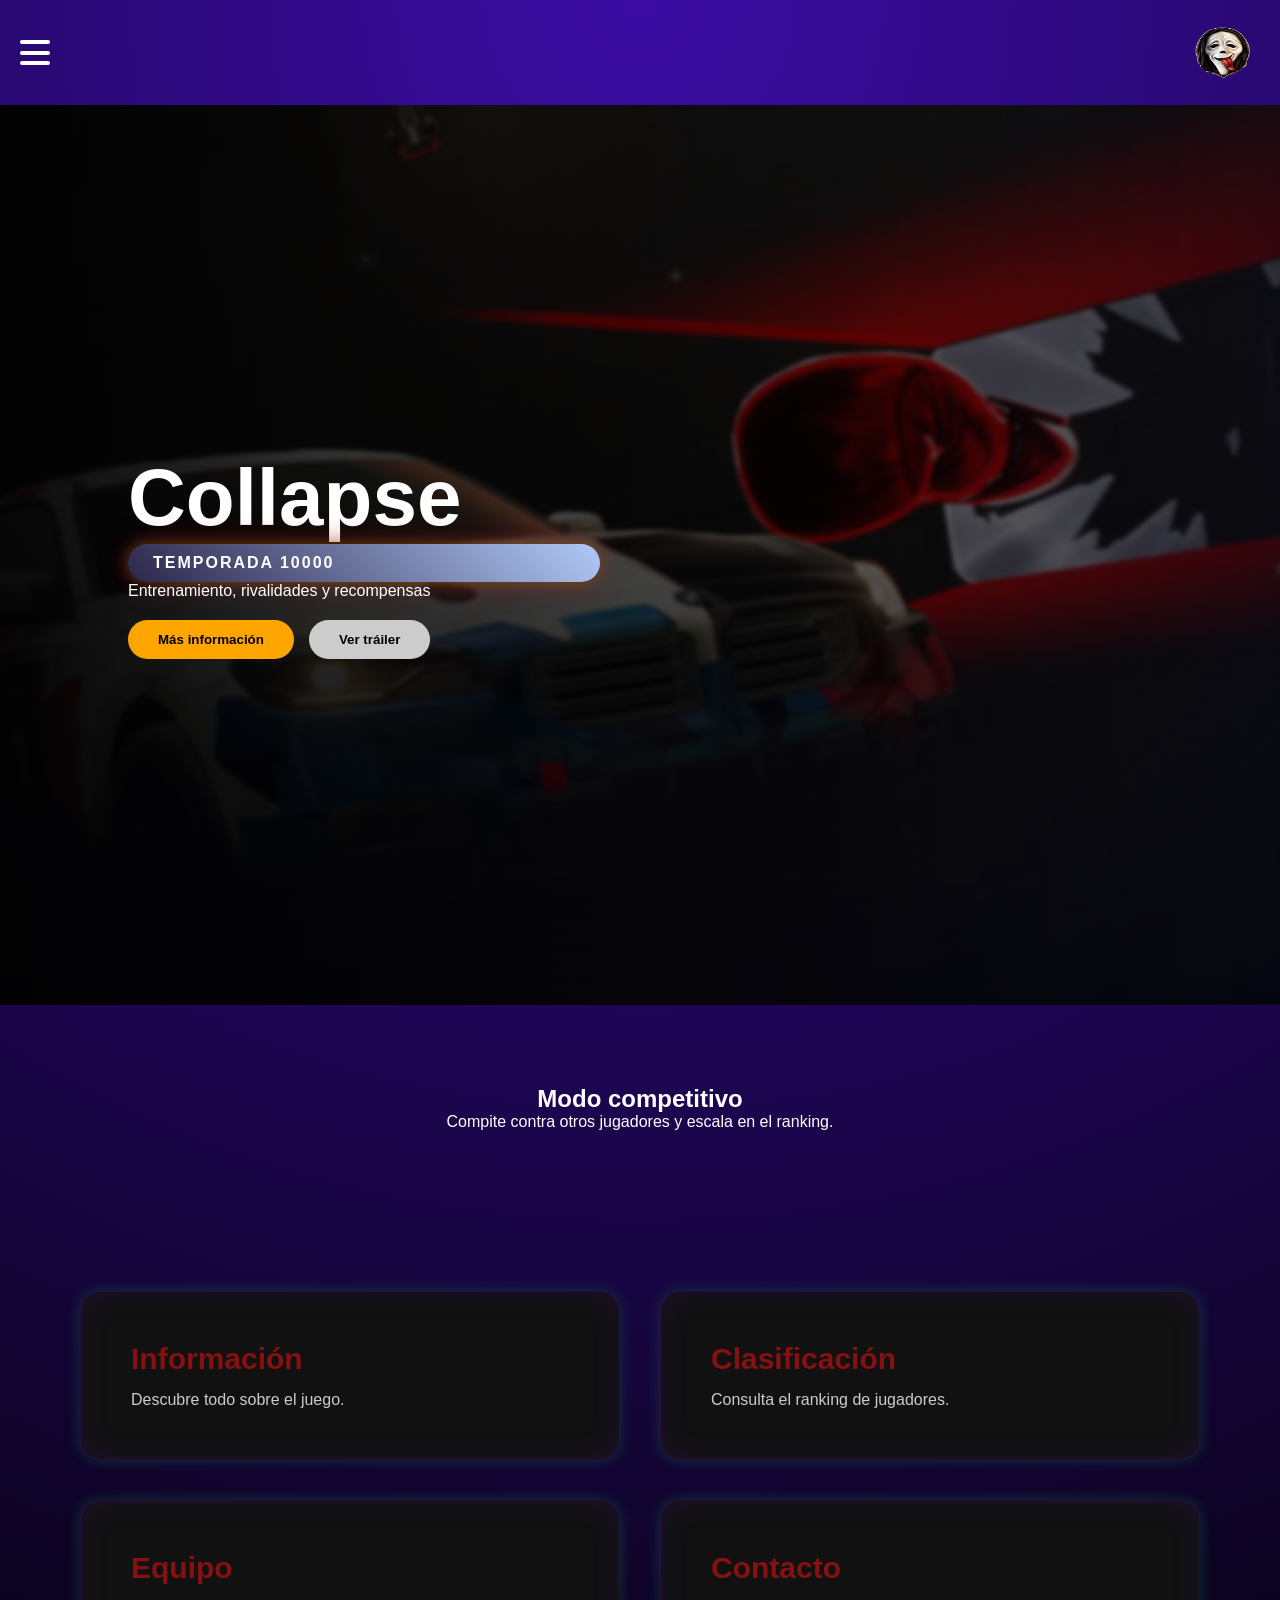
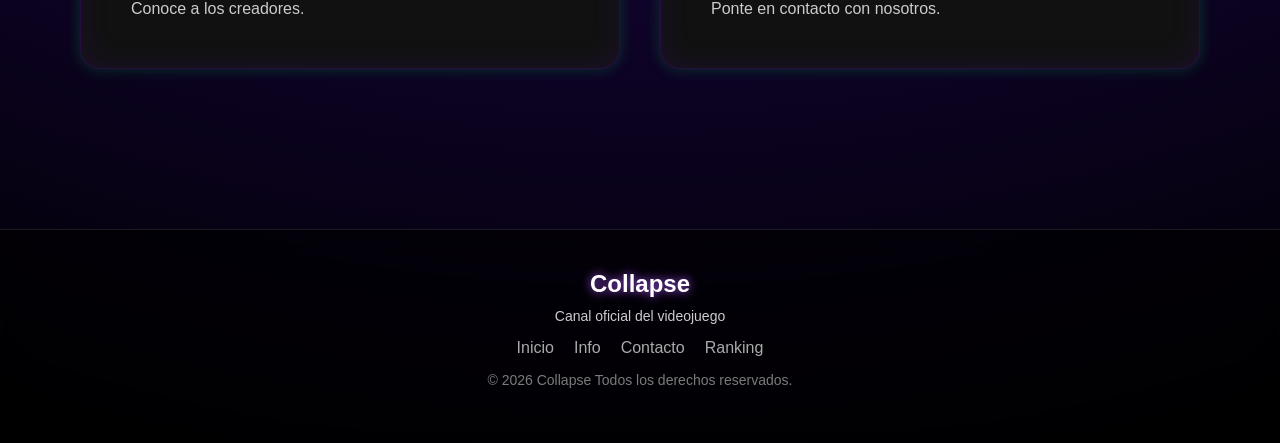
==== index.html @ 5a4e3984 "Update index.html" ====
<!DOCTYPE html>
<html lang="en">

<head>
    <meta charset="UTF-8">
    <meta name="viewport" content="width=device-width, initial-scale=1.0">
    <title>Collapse</title>
    <link rel="stylesheet" href="style.css">

</head>

<body>

    <nav class="main-menu">
        <ul>
            <li>
                <a href="index.html">Página principal</a>
            </li>
            <li>
                <a href="info.html">Información</a>
            </li>
            <li>
                <a href="classificacio.html">Clasificación </a>
            </li>
            <li>
                <a href="equip.html">Equipo</a>
            </li>
             <li>
                <a href="contacte.html">Contacto </a>
            </li>
            
        </ul>
    </nav>

    <div class="overlay"></div>

    <header class="ranking-header">
        <div class="tresBotones">
            <span></span>
            <span></span>
            <span></span>
        </div>

        <div class="parteSuperiorDerecha">
            <img src="imatges/logo.png" alt="Logo del juego">
            
        </div>
    </header>


    <section class="hero">

        <div class="hero-bg"></div>
        <div class="hero-overlay"></div>

        <div class="hero-content">
            <h1>Collapse</h1>

            <div class="temporada">
                TEMPORADA 10000
            </div>

            <p>Entrenamiento, rivalidades y recompensas</p>

            <div class="botones">
                
                <a href="info.html">
                  <button class="btn-primary">Más información</button>
                </a>
                
                <button class="btn-secondary">Ver tráiler</button>
            </div>
        </div>

    </section>



    <section class="info">
        <h2>Modo competitivo</h2>
        <p>Compite contra otros jugadores y escala en el ranking.</p>
    </section>

    <section class="menu-principal">

    <div class="card" onclick="location.href='info.html'">
        <h2>Información</h2>
        <p>Descubre todo sobre el juego.</p>
    </div>

    <div class="card" onclick="location.href='clasificacion.html'">
        <h2>Clasificación</h2>
        <p>Consulta el ranking de jugadores.</p>
    </div>

    <div class="card" onclick="location.href='equipo.html'">
        <h2>Equipo</h2>
        <p>Conoce a los creadores.</p>
    </div>

    <div class="card" onclick="location.href='contacte.html'">
        <h2>Contacto</h2>
        <p>Ponte en contacto con nosotros.</p>
    </div>

</section>




<footer class="footer">
    <div class="footer-contenido">
        <h3>Collapse</h3>
        <p>Canal oficial del videojuego</p>

        <div class="footer-links">
            <a href="index.html">Inicio</a>
            <a href="info.html">Info</a>
            <a href="contacte.html">Contacto</a>
            <a href="classificacio.html">Ranking</a>
        </div>

        <p class="copy">© 2026 Collapse Todos los derechos reservados.</p>
    </div>
</footer>
    


    <script src="script.js"></script>
    <script src="Menu/script.js"></script>
</body>

</html>
---- style.css ----
* {
    margin: 0;
    padding: 0;
    box-sizing: border-box;
}


body {
    margin: 0;
    font-family: Arial, sans-serif;
    background: radial-gradient(circle at top, #3a0ca3, #000);
    color: white;
}

.main-menu {
    background: #212121;
    position: fixed;
    top: 0;
    left: -250px;
    width: 250px;
    height: 100%;
    transition: 0.3s;
    z-index: 999;
}

.main-menu.activo {
    left: 0;
}

.tresBotones {
    width: 30px;
    height: 25px;
    display: flex;
    flex-direction: column;
    justify-content: space-between;
    cursor: pointer;
    transition: transform 0.3s ease;
}

.tresBotones:hover {
    transform: scale(1.15) rotate(5deg);
}

.tresBotones:hover span {
    background: #d60000;
}

.tresBotones span {
    display: block;
    height: 4px;
    background: white;
    border-radius: 2px;
    transition: 0.3s ease;
}

ul {
    list-style: none;
    padding: 0;
    margin: 0;
}



.overlay {
    position: fixed;
    top: 0;
    left: 0;
    width: 100%;
    height: 100%;
    background-color: rgba(0, 0, 0, 0.5);
    display: none;
    z-index: 998;
    pointer-events: auto;
}

.overlay.activo {
    display: block !important;
}

.main-menu li a {
    padding: 15px;
    display: block;
    color: #999;
    text-decoration: none;
    transition: 0.3s;
}

.main-menu li a:hover {
    background-color: #d60000;
    color: white;
}

.parteSuperiorDerecha {
    display: flex;
    flex-direction: row;
    align-items: center;
}

.parteSuperiorDerecha img {
    width: 75px;
    height: 75px;
}


header {
    display: flex;
    justify-content: space-between;
    align-items: center;
    padding: 15px 20px;
}






button:hover {
    transform: scale(1.05);
}


.hero {
    position: relative;
    height: 100vh;
    overflow: hidden;
}


img {
    max-width: 100%;
    height: auto;
}


@keyframes zoomHero {
    from { transform: scale(1.1); }
    to { transform: scale(1.2); }
}


.hero-bg {
    position: absolute;
    
    width: 100%;
    height: 100%;
    background: url("imatges/foto.png") center/cover no-repeat;

    transform: scale(1.1);
    filter: blur(2px) brightness(0.6);

    animation: zoomHero 10s ease-in-out infinite alternate;
}



.hero-overlay {
    position: absolute;
    width: 100%;
    height: 100%;
    background: linear-gradient(to right, rgba(0,0,0,0.85), rgba(0,0,0,0.2));
}

.hero-content {
    position: relative;
    z-index: 2;
    height: 100%;
    display: flex;
    flex-direction: column;
    justify-content: center;
    padding-left: 10%;
    max-width: 600px;
}

.hero-content h1 {
    font-size: 80px;
    font-weight: 900;
}

.temporada {
    display: inline-block;
    padding: 10px 25px;

    background: linear-gradient(45deg, #2C264A, #B0C9F7);
    color: white;

    font-weight: bold;
    letter-spacing: 2px;

    border-radius: 30px;

    box-shadow:
    0 0 15px rgba(145, 99, 4, 0.6),
    0 0 30px rgba(161, 1, 42, 0.4);

}



.hero-content p {
    margin-bottom: 20px;
}

.botones {
    display: flex;
    gap: 15px;
}

.btn-primary {
    background: orange;
    color: black;
}

.btn-secondary {
    background: #ccc;
    color: black;
}




.menu-principal {
    display: grid;
    grid-template-columns: repeat(2, 1fr);
    gap: 40px;
    padding: 80px;
}

.card {
    background: #111;
    padding: 50px;
    border-radius: 20px;
    cursor: pointer;
    transition: 0.3s;

    border: 1px solid rgba(120, 0, 255, 0.2);

    box-shadow:
        0 0 15px rgba(0,255,100,0.2),
        inset 0 0 30px rgba(120, 0, 255, 0.1);
}

.card:hover {
    transform: translateY(-12px) scale(1.03);

    box-shadow:
        0 0 25px rgba(120, 0, 255, 0.6),
        0 0 60px rgba(120, 0, 255, 0.3);
}

.card h2 {
    font-size: 30px;
    color: #851111;
    margin-bottom: 15px;
}

.card p {
    color: #ccc;
    font-size: 16px;
}


.info {
    padding: 80px;
    text-align: center;
}



.informacion h1 {
    font-size: 40px;
    letter-spacing: 2px;
    margin-bottom: 10px;
}

.informacion p {
    font-size: 14px;
    color: #dcdcdc;
    margin-bottom: 30px;
}

.contenido {
    text-align: center;
}

button {
    background-color: #d60000;
    border: none;
    padding: 12px 30px;
    border-radius: 25px;
    color: white;
    font-weight: bold;
    cursor: pointer;
    transition: 0.3s;
}

button:hover {
    background-color: #ff1a1a;
    transform: scale(1.05);
}



.leaderboard {
    width: 90%;
    max-width: 800px;
    margin: 50px auto;
    color: white;
    font-family: Arial;
}

.leaderboard h1 {
    text-align: center;
    margin-bottom: 20px;
    font-size: 40px;
    letter-spacing: 2px;
}

#fila {
    width: 100%;
    max-width: 800px;
    margin: 0 auto;
    font-family: sans-serif;
    color: white;
}

.podio-container {
    display: flex;
    justify-content: center;
    align-items: flex-end;
    gap: 15px;
    margin: 40px 0;
    padding: 20px;
}

.podio-item {
    display: flex;
    flex-direction: column;
    align-items: center;
    padding: 15px;
    border-radius: 12px;
    width: 140px;
    text-align: center;
    color: black;
    transition: 0.3s;
}

.podio-item:hover {
    transform: translateY(-5px);
}

.oro {
    background: linear-gradient(180deg, #ffd700, #ff8c00);
    height: 180px;
    order: 2;
    box-shadow: 0 0 25px rgba(255, 215, 0, 0.4);
}

.plata {
    background: linear-gradient(180deg, #e0e0e0, #9e9e9e);
    height: 140px;
    order: 1;
}

.bronce {
    background: linear-gradient(180deg, #cd7f32, #8b4513);
    height: 120px;
    order: 3;
}

.avatar {
    font-size: 22px;
    font-weight: bold;
    background: rgba(255, 255, 255, 0.3);
    border-radius: 50%;
    width: 45px;
    height: 45px;
    display: flex;
    align-items: center;
    justify-content: center;
    margin-bottom: 10px;
    border: 2px solid rgba(255, 255, 255, 0.5);
}

.podio-item .nombre {
    font-weight: bold;
    font-size: 1.1em;
    margin-bottom: 5px;
}

.podio-item .puntos {
    font-size: 0.9em;
    opacity: 0.9;
}

.fila {
    display: grid;
    grid-template-columns: 50px 1fr repeat(4, 60px);
    align-items: center;
    background: linear-gradient(90deg, #1a1a1a, #2a2a2a);
    margin: 10px 0;
    padding: 12px 20px;
    border-left: 5px solid #00ffcc;
    border-radius: 0 8px 8px 0;
    transition: 0.3s;
}

.fila:hover {
    transform: scale(1.02);
    background: linear-gradient(90deg, #ff1a1a, #d60000);
    border-left: 5px solid #ffffff;
    cursor: pointer;
}

.fila span {
    font-size: 0.95em;
}

.fila span:last-child {
    font-weight: bold;
    color: #00ffcc;
}

.fila:hover span:last-child {
    color: white;
}

.pos {
    font-weight: bold;
}

.team {
    text-align: left;
    padding-left: 10px;
}




.podio {
    display: flex;
    justify-content: center;
    align-items: flex-end;
    gap: 20px;
    margin: 60px 0;
}



.jugador {
    display: flex;
    flex-direction: column;
    align-items: center;
    font-weight: bold;
    color: white;
}



.caja {
    width: 100px;
    display: flex;
    justify-content: center;
    align-items: center;
    font-size: 40px;
    border-radius: 10px 10px 0 0;
    box-shadow: 0 10px 20px rgba(0, 0, 0, 0.4);
}



.primero .caja {
    height: 160px;
    background: linear-gradient(45deg, gold, orange);
    color: black;
}

.segundo .caja {
    height: 120px;
    background: linear-gradient(45deg, #3a86ff, #4361ee);
}

.tercero .caja {
    height: 100px;
    background: linear-gradient(45deg, #4895ef, #4cc9f0);
}



.jugador p {
    margin-top: 10px;
}

.caja {
    animation: subir 0.8s ease;
}


@keyframes subir {
    from {
        transform: translateY(50px);
        opacity: 0;
    }
    to {
        transform: translateY(0);
        opacity: 1;
    }
}



.zona-comentarios {
    padding: 80px 20px;
    text-align: center;
}

.zona-comentarios h1 {
    font-size: 40px;
    margin-bottom: 40px;
    text-shadow: 0 0 20px red;
}



.form-comentario {
    display: flex;
    flex-direction: column;
    gap: 10px;
    text-align: left;
}

.form-comentario label {
    font-weight: bold;
    color: #d60000;
}

.form-comentario input,
.form-comentario textarea {
    padding: 10px;
    border-radius: 10px;
    border: none;
    background: #1a1a1a;
    color: white;
}

.form-comentario textarea {
    height: 100px;
}

.btn-comentar {
    margin-top: 10px;
    background: linear-gradient(45deg, #ff0500, #b15405);
    border: none;
    padding: 12px;
    border-radius: 20px;
    color: white;
    cursor: pointer;
    transition: 0.3s;
}

.btn-comentar:hover {
    transform: scale(1.1);
    box-shadow: 0 0 20px #ff0055;
}

.lista-comentarios {
    margin-top: 40px;
    display: flex;
    flex-direction: column;
    gap: 15px;
    align-items: center;
}

.comentario-item {
    background: #1a1a1a;
    padding: 15px 20px;
    border-radius: 15px;
    width: 80%;
    max-width: 600px;

    border-left: 5px solid #D60000;

    transition: 0.3s;
}

.comentario-item:hover {
    transform: scale(1.03);
    background: linear-gradient(90deg, #D60000, #4d0414fa );
}

.comentario-item h3 {
    margin-bottom: 5px;
}

.comentario-item p {
    font-size: 14px;
}

.footer {
    margin-top: 80px;
    padding: 40px 20px;
    background: rgba(0, 0, 0, 0.6);
    backdrop-filter: blur(10px);
    border-top: 1px solid rgba(255,255,255,0.1);
    text-align: center;
    color: #ccc;
}

.footer-contenido h3 {
    font-size: 24px;
    color: white;
    margin-bottom: 10px;
    text-shadow: 0 0 10px #a855f7;
}

.footer-contenido p {
    font-size: 14px;
    margin-bottom: 15px;
}

.footer-links {
    display: flex;
    justify-content: center;
    gap: 20px;
    flex-wrap: wrap;
    margin-bottom: 15px;
}

.footer-links a {
    color: #aaa;
    text-decoration: none;
    transition: 0.3s;
}

.footer-links a:hover {
    color: #d60000;
    text-shadow: 0 0 10px #d60000;
}

.copy {
    font-size: 12px;
    opacity: 0.6;
}



@media (max-width: 900px) {
    .menu-principal {
        grid-template-columns: 1fr;
        padding: 40px;
    }

    .card {
        padding: 30px;
        text-align: center;
    }
}



@media (max-width: 768px) {
    header {
        flex-direction: column;
        align-items: center;
    }
    .parteCentral {
        height: auto;
        padding: 40px 20px;
    }
    .informacion h1 {
        font-size: 35px;
    }
    button {
        width: 100%;
    }

     .hero-content {
        padding: 20px;
        max-width: 100%;
        text-align: center;
        align-items: center;
    }

    .hero-content h1 {
        font-size: 40px;
    }

    .botones {
        flex-direction: column;
        width: 100%;
    }

    .leaderboard {
        width: 100%;
        padding: 10px;
    }

    .podio-container {
        flex-direction: column;
        align-items: center;
    }

    .podio-item {
        width: 80%;
    }

    .fila {
        grid-template-columns: 40px 1fr 80px;
        padding: 10px;
    }

    .fila span:nth-child(n+3):not(:last-child) {
        display: none;
    }

    .comentario-item {
        width: 95%;
    }

    .panel-comentario {
        width: 90%;
        padding: 20px;
    }
    .footer-links {
        flex-direction: column;
        gap: 10px;
    }
}
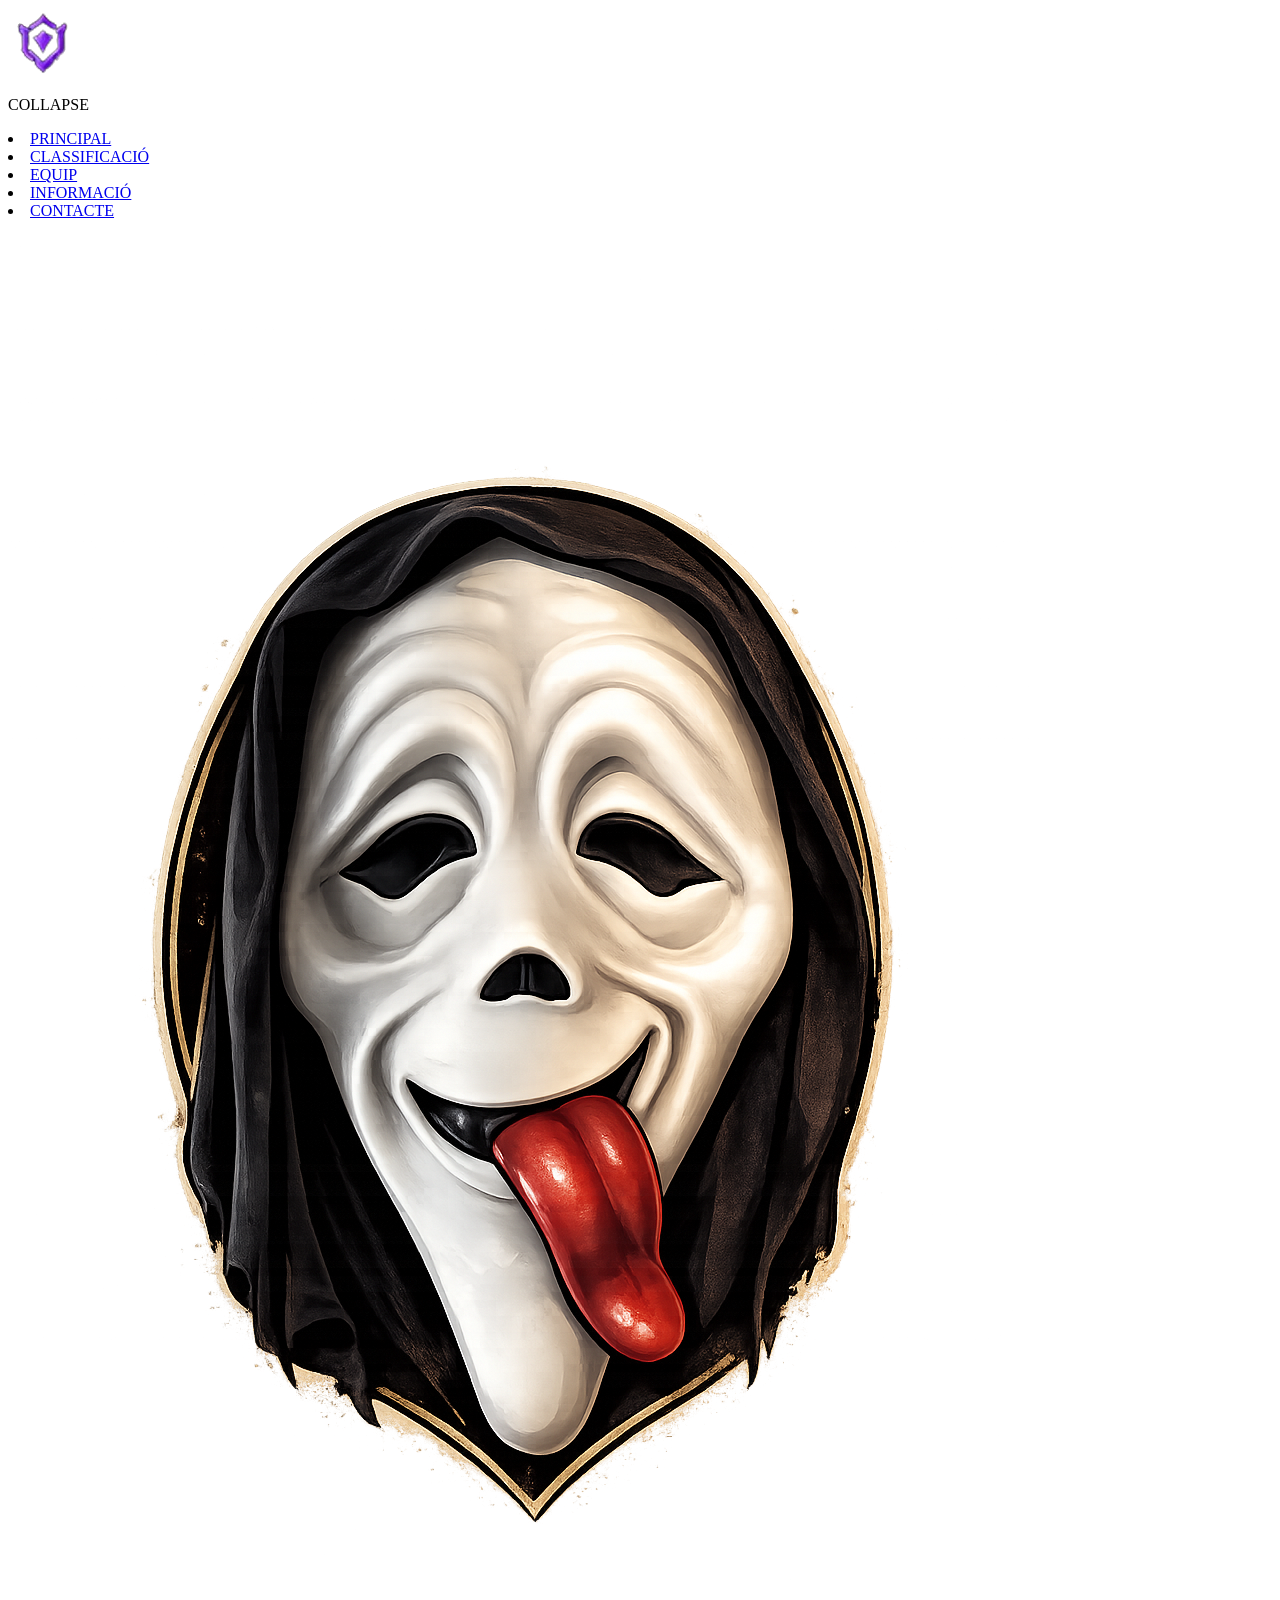
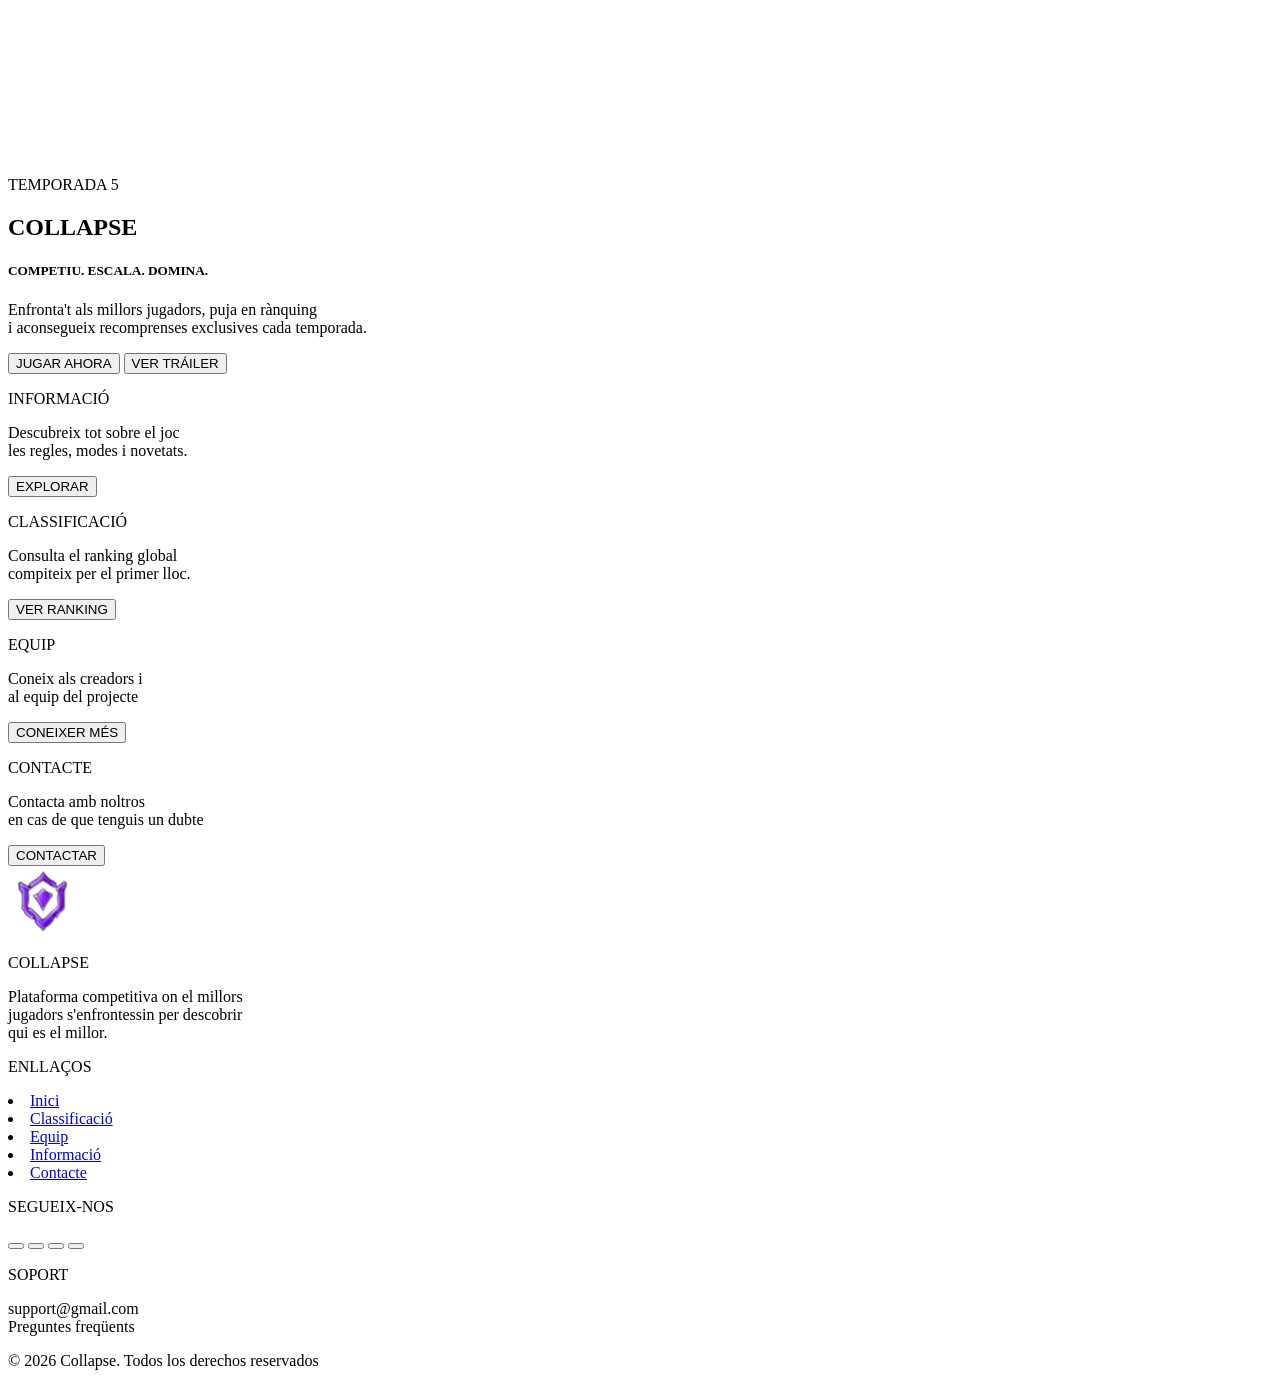
==== commit f33719ee: "feat(index)!: reconstrucción total de la estructura" ====
--- a/index.html
+++ b/index.html
@@ -5,129 +5,133 @@
     <meta charset="UTF-8">
     <meta name="viewport" content="width=device-width, initial-scale=1.0">
     <title>Collapse</title>
-    <link rel="stylesheet" href="style.css">
+    <link rel="stylesheet" href="CS/style.css">
+    <link rel="stylesheet" href="CS/footer.css">
 
 </head>
 
 <body>
+    <header>
 
-    <nav class="main-menu">
-        <ul>
+        <div class="nombreJuego">
+            <img src="imatges/Collapse.png" alt="Collapse" class="marca">
+            <p>COLLAPSE</p>
+        </div>
+
+        <section class="menuBarra">
             <li>
-                <a href="index.html">Página principal</a>
+                <a href="Pprincipal.html">PRINCIPAL</a>
             </li>
             <li>
-                <a href="info.html">Información</a>
+                <a href="Pclasificacion.html">CLASSIFICACIÓ</a>
             </li>
             <li>
-                <a href="classificacio.html">Clasificación </a>
+                <a href="Pequipo.html">EQUIP</a>
             </li>
             <li>
-                <a href="equip.html">Equipo</a>
+                <a href="Pinformacio.html">INFORMACIÓ</a>
             </li>
-             <li>
-                <a href="contacte.html">Contacto </a>
+            <li>
+                <a href="Pcontacto.html">CONTACTE</a>
             </li>
-            
-        </ul>
-    </nav>
-
-    <div class="overlay"></div>
-
-    <header class="ranking-header">
-        <div class="tresBotones">
-            <span></span>
-            <span></span>
-            <span></span>
-        </div>
+        </section>
 
         <div class="parteSuperiorDerecha">
-            <img src="imatges/logo.png" alt="Logo del juego">
-            
+            <img class="logo" src="imatges/logo.png" alt="Logo del juego">
+
         </div>
     </header>
 
-
-    <section class="hero">
-
-        <div class="hero-bg"></div>
-        <div class="hero-overlay"></div>
-
-        <div class="hero-content">
-            <h1>Collapse</h1>
-
-            <div class="temporada">
-                TEMPORADA 10000
-            </div>
-
-            <p>Entrenamiento, rivalidades y recompensas</p>
-
-            <div class="botones">
-                
-                <a href="info.html">
-                  <button class="btn-primary">Más información</button>
-                </a>
-                
-                <button class="btn-secondary">Ver tráiler</button>
+    <section class="cuerpo">
+        <div class="calibrarImagen">
+            <div class="pInicio">
+                <p>TEMPORADA 5</p>
+                <h2>COLLAPSE</h2>
+                <h5>COMPETIU. ESCALA. DOMINA.</h5>
+                <p>Enfronta't als millors jugadors, puja en rànquing <br> i aconsegueix recomprenses exclusives cada temporada.</p>
+                <div class="piBotones">
+                    <button class="btJugar">JUGAR AHORA  </button>
+                    <button class="btTrailer">VER TRÁILER </button>
+                </div>
             </div>
         </div>
 
+        <div class="pExplorador">
+            <section class="peInfo">
+                <p>INFORMACIÓ</p>
+                <p>Descubreix tot sobre el joc <br> les regles, modes i novetats.</p>
+                <button class="btExplorador">EXPLORAR</button>
+            </section>
+
+            <section class="peClas">
+                <p>CLASSIFICACIÓ</p>
+                <p>Consulta el ranking global <br> compiteix per el primer lloc.</p>
+                <button class="btExplorador">VER RANKING</button>
+            </section>
+
+            <section class="peEquipo">
+                <p>EQUIP</p>
+                <p>Coneix als creadors i <br> al equip del projecte</p>
+                <button class="btExplorador">CONEIXER MÉS</button>
+            </section>
+
+            <section class="peContacto">
+                <p>CONTACTE</p>
+                <p>Contacta amb noltros<br> en cas de que tenguis un dubte</p>
+                <button class="btExplorador">CONTACTAR</button>
+            </section>
+        </div>
     </section>
 
+    <footer>
+        <section class="final">
+            <div class="fparte1">
+                <div class="problema">
+                    <img src="imatges/Collapse.png" alt="Collapse" class="marca">
+                    <p>COLLAPSE</p>
+                </div>
+                <p>Plataforma competitiva on el millors <br> jugadors s'enfrontessin per descobrir <br> qui es el millor.</p>
+            </div>
 
+            <div class="fparte2">
+                <p class="titFoot">ENLLAÇOS</p>
+                <li>
+                    <a href="Pprincipal.html">Inici</a>
+                </li>
+                <li>
+                    <a href="Pclasificacion.html">Classificació</a>
+                </li>
+                <li>
+                    <a href="Pequipo.html">Equip</a>
+                </li>
+                <li>
+                    <a href="Pinformacio.html">Informació</a>
+                </li>
+                <li>
+                    <a href="Pcontacto.html">Contacte</a>
+                </li>
+            </div>
 
-    <section class="info">
-        <h2>Modo competitivo</h2>
-        <p>Compite contra otros jugadores y escala en el ranking.</p>
-    </section>
+            <div class="fparte3">
+                <p class="titFoot">SEGUEIX-NOS</p>
+                <div class="logos">
+                    <button class="logInstagram" id="btnInsta"></button>
+                    <button class="logDiscord" id="btnDiscord"></button>
+                    <button class="logX" id="btnX"></button>
+                    <button class="logLinkedin" id="btnLinkedin"></button>
+                </div>
 
-    <section class="menu-principal">
+            </div>
 
-    <div class="card" onclick="location.href='info.html'">
-        <h2>Información</h2>
-        <p>Descubre todo sobre el juego.</p>
-    </div>
+            <div class="fparte4 ">
+                <p class="titFoot ">SOPORT</p>
+                <p>support@gmail.com <br> Preguntes freqüents</p>
+            </div>
+        </section>
+        <p class="CopyRight ">© 2026 Collapse. Todos los derechos reservados</p>
 
-    <div class="card" onclick="location.href='clasificacion.html'">
-        <h2>Clasificación</h2>
-        <p>Consulta el ranking de jugadores.</p>
-    </div>
-
-    <div class="card" onclick="location.href='equipo.html'">
-        <h2>Equipo</h2>
-        <p>Conoce a los creadores.</p>
-    </div>
-
-    <div class="card" onclick="location.href='contacte.html'">
-        <h2>Contacto</h2>
-        <p>Ponte en contacto con nosotros.</p>
-    </div>
-
-</section>
-
-
-
-
-<footer class="footer">
-    <div class="footer-contenido">
-        <h3>Collapse</h3>
-        <p>Canal oficial del videojuego</p>
-
-        <div class="footer-links">
-            <a href="index.html">Inicio</a>
-            <a href="info.html">Info</a>
-            <a href="contacte.html">Contacto</a>
-            <a href="classificacio.html">Ranking</a>
-        </div>
-
-        <p class="copy">© 2026 Collapse Todos los derechos reservados.</p>
-    </div>
-</footer>
-    
-
-
-    <script src="script.js"></script>
-    <script src="Menu/script.js"></script>
+    </footer>
+    <src src="CS/script.js "></src>
 </body>
 
-</html>
+</html>
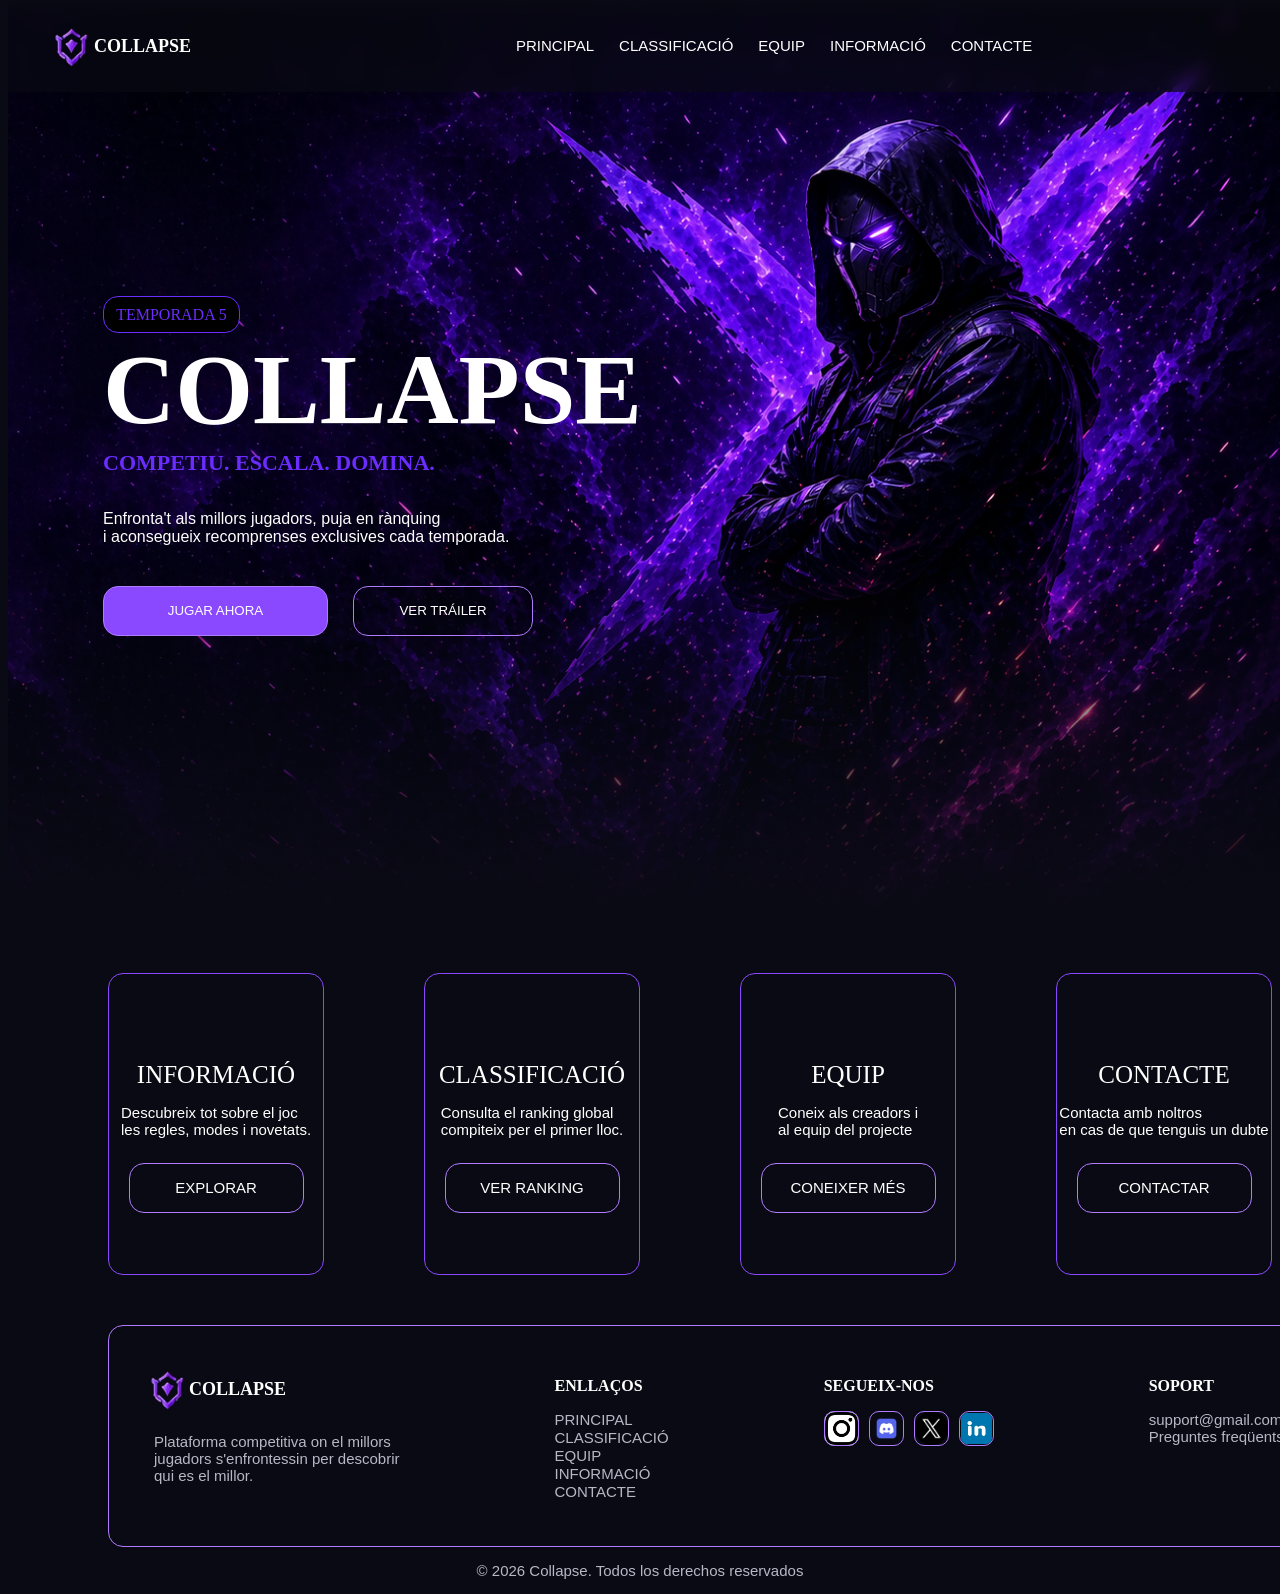
==== commit 047eb358: "fix(ui): Problema con los enlaces" ====
--- a/index.html
+++ b/index.html
@@ -20,19 +20,19 @@
 
         <section class="menuBarra">
             <li>
-                <a href="Pprincipal.html">PRINCIPAL</a>
+                <a href="index.html">PRINCIPAL</a>
             </li>
             <li>
-                <a href="Pclasificacion.html">CLASSIFICACIÓ</a>
+                <a href="classificacio.html">CLASSIFICACIÓ</a>
             </li>
             <li>
-                <a href="Pequipo.html">EQUIP</a>
+                <a href="equip.html">EQUIP</a>
             </li>
             <li>
-                <a href="Pinformacio.html">INFORMACIÓ</a>
+                <a href="info.html">INFORMACIÓ</a>
             </li>
             <li>
-                <a href="Pcontacto.html">CONTACTE</a>
+                <a href="contacte.html">CONTACTE</a>
             </li>
         </section>
 
@@ -96,19 +96,19 @@
             <div class="fparte2">
                 <p class="titFoot">ENLLAÇOS</p>
                 <li>
-                    <a href="Pprincipal.html">Inici</a>
+                    <a href="index.html">PRINCIPAL</a>
                 </li>
                 <li>
-                    <a href="Pclasificacion.html">Classificació</a>
+                    <a href="classificacio.html">CLASSIFICACIÓ</a>
                 </li>
                 <li>
-                    <a href="Pequipo.html">Equip</a>
+                    <a href="equip.html">EQUIP</a>
                 </li>
                 <li>
-                    <a href="Pinformacio.html">Informació</a>
+                    <a href="info.html">INFORMACIÓ</a>
                 </li>
                 <li>
-                    <a href="Pcontacto.html">Contacte</a>
+                    <a href="contacte.html">CONTACTE</a>
                 </li>
             </div>
 
--- a/CS/style.css
+++ b/CS/style.css
@@ -0,0 +1,348 @@
+body {
+    background-color: #0a0a14;
+    overflow-x: hidden;
+}
+
+header {
+    display: flex;
+    align-items: center;
+    padding: 16px 40px;
+    background: rgba(10, 10, 20, 0.6);
+    backdrop-filter: blur(8px);
+    position: fixed;
+    top: 0;
+    width: 100%;
+    z-index: 100;
+    box-sizing: border-box;
+}
+
+header div:nth-of-type(2) {
+    display: flex;
+    flex-direction: row-reverse;
+    width: 100%;
+}
+
+header:nth-of-type(1) {
+    gap: 325px;
+}
+
+.marca {
+    height: 45px;
+    width: 45px;
+}
+
+.nombreJuego {
+    display: flex;
+    flex-direction: row;
+    gap: 1px;
+    align-items: center;
+}
+
+.nombreJuego>p {
+    font-family: 'VERDANA';
+    color: white;
+    font-weight: bold;
+    font-size: 18px;
+}
+
+li {
+    list-style: none;
+}
+
+.menuBarra {
+    display: flex;
+    flex-direction: row;
+    gap: 25px;
+    justify-content: center;
+}
+
+.menuBarra li a {
+    position: relative;
+}
+
+.menuBarra li a:hover {
+    color: #c4b5fd;
+    text-shadow: 0 0 2px rgba(168, 85, 247, 0.2);
+}
+
+.menuBarra li a:hover::after {
+    content: "";
+    position: absolute;
+    left: 0;
+    bottom: -14px;
+    width: 100%;
+    height: 3px;
+    background: linear-gradient( to bottom, rgba(168, 85, 247, 0.9), /* arriba más intenso */
+    rgba(168, 85, 247, 0.1)/* abajo más suave */
+    );
+    border-radius: 2px;
+    box-shadow: 0 0 6px rgba(168, 85, 247, 0.25);
+}
+
+.menuBarra li a.active {
+    color: #c4b5fd;
+    text-shadow: 0 0 2px rgba(168, 85, 247, 0.2);
+}
+
+.menuBarra li a.active::after {
+    content: "";
+    position: absolute;
+    left: 0;
+    bottom: -14px;
+    width: 100%;
+    height: 3px;
+    background: linear-gradient( to bottom, rgba(168, 85, 247, 0.9), rgba(168, 85, 247, 0.1));
+    border-radius: 2px;
+    box-shadow: 0 0 6px rgba(168, 85, 247, 0.25);
+}
+
+.menuBarra a {
+    text-decoration: none;
+    color: white;
+    font-family: sans-serif;
+    font-size: 15px;
+    position: relative;
+    transition: all 0.3s ease;
+}
+
+.logo {
+    width: 60px;
+    height: 60px;
+}
+
+.fparte1 {
+    display: flex;
+    flex-direction: column;
+}
+
+.fparte1>p {
+    color: #b8b8c5;
+    font-size: 15px;
+    font-family: sans-serif;
+    font-weight: 0;
+    margin-left: 10px;
+}
+
+.calibrarImagen {
+    background-image: linear-gradient(to bottom, rgba(10, 10, 20, 0) 60%, rgba(10, 10, 20, 1) 100%), url("../imatges/fondo.png");
+    background-size: cover;
+    background-position: right top;
+    background-repeat: no-repeat;
+    width: 100vw;
+    height: 100vh;
+    display: flex;
+    align-items: center;
+    background-color: #0a0a14;
+}
+
+.pInicio {
+    display: flex;
+    flex-direction: column;
+    margin-left: 95px;
+    max-width: 500px;
+}
+
+.fparte2 li a {
+    text-decoration: none;
+    color: #b8b8c5;
+    font-family: sans-serif;
+    font-size: 15px;
+    position: relative;
+    transition: all 0.3s ease;
+}
+
+.pInicio>p:first-of-type {
+    font-family: Georgia;
+    color: #6A2CFF;
+    height: 35px;
+    width: 135px;
+    background-color: black;
+    border: 1px solid #6A2CFF;
+    border-radius: 15px;
+    display: flex;
+    align-items: center;
+    justify-content: center;
+}
+
+.pInicio>h2:first-of-type {
+    font-family: Verdana;
+    font-size: 100px;
+    color: white;
+    margin-top: -17px;
+}
+
+.pInicio>h5:first-of-type {
+    font-family: Georgia;
+    font-size: 22px;
+    color: #6A2CFF;
+    margin-top: -80px;
+}
+
+.pInicio p:nth-of-type(2) {
+    color: white;
+    font-family: sans-serif;
+    margin-top: -3px;
+    margin-bottom: 40px;
+}
+
+.piBotones {
+    font-family: sans-serif;
+    display: flex;
+    gap: 25px;
+}
+
+.btJugar {
+    height: 50px;
+    width: 225px;
+    background-color: #8B49FF;
+    border: 1px solid #b07cff;
+    border-radius: 15px;
+    color: white;
+}
+
+.btTrailer {
+    height: 50px;
+    width: 180px;
+    background-color: transparent;
+    border: 1px solid #b07cff;
+    border-radius: 15px;
+    color: white;
+}
+
+.pExplorador {
+    display: flex;
+    flex-direction: row;
+    align-items: center;
+    gap: 100px;
+    margin-left: 100px;
+    margin-top: 65px;
+}
+
+.peInfo,
+.peContacto,
+.peClas,
+.peEquipo {
+    height: 300px;
+    width: 250px;
+    background-color: transparent;
+    border: 1px solid #8B49FF;
+    border-radius: 15px;
+    display: flex;
+    flex-direction: column;
+    justify-content: center;
+    align-items: center;
+}
+
+.peInfo>p:first-of-type {
+    color: white;
+    font-family: georgia;
+    font-size: 25px;
+}
+
+.peInfo p:nth-child(2) {
+    color: white;
+    font-family: sans-serif;
+    font-size: 15px;
+    margin-top: -10px;
+}
+
+.btExplorador {
+    color: white;
+    font-family: sans-serif;
+    font-size: 15px;
+    height: 50px;
+    width: 175px;
+    border: 1px solid #b07cff;
+    border-radius: 15px;
+    background-color: transparent;
+    margin-top: 10px;
+}
+
+.peClas>p:first-of-type {
+    color: white;
+    font-family: georgia;
+    font-size: 25px;
+}
+
+.peClas p:nth-child(2) {
+    color: white;
+    font-family: sans-serif;
+    font-size: 15px;
+    margin-top: -10px;
+}
+
+.peEquipo>p:first-of-type {
+    color: white;
+    font-family: georgia;
+    font-size: 25px;
+}
+
+.peEquipo p:nth-child(2) {
+    color: white;
+    font-family: sans-serif;
+    font-size: 15px;
+    margin-top: -10px;
+}
+
+.peContacto>p:first-of-type {
+    color: white;
+    font-family: georgia;
+    font-size: 25px;
+}
+
+.peContacto p:nth-child(2) {
+    color: white;
+    font-family: sans-serif;
+    font-size: 15px;
+    margin-top: -10px;
+}
+
+.logos {
+    display: flex;
+    flex-direction: row;
+    gap: 10px;
+}
+
+.logInstagram,
+.logDiscord,
+.logX,
+.logLinkedin {
+    height: 35px;
+    width: 35px;
+    border: 1px solid #b07cff;
+    border-radius: 10px;
+    background-color: transparent;
+    cursor: pointer;
+    background-size: contain;
+    background-repeat: no-repeat;
+    display: inline-block;
+}
+
+.logInstagram {
+    background-image: url(../imatges/instagram.png);
+    background-size: cover;
+    background-position: right top;
+    background-repeat: no-repeat;
+    background-color: white;
+}
+
+.logDiscord {
+    background-image: url(../imatges/discord.webp);
+    background-size: cover;
+    background-position: right top;
+    background-repeat: no-repeat;
+}
+
+.logX {
+    background-image: url(../imatges/x.png);
+    background-size: cover;
+    background-position: right top;
+    background-repeat: no-repeat;
+}
+
+.logLinkedin {
+    background-image: url(../imatges/linkedin.webp);
+    background-size: cover;
+    background-position: right top;
+    background-repeat: no-repeat;
+}
--- a/CS/footer.css
+++ b/CS/footer.css
@@ -0,0 +1,46 @@
+.final {
+    display: flex;
+    flex-direction: row;
+    align-items: flex-start;
+    gap: 155px;
+    padding: 35px;
+    height: 150px;
+    width: 1232px;
+    border: 1px solid #b07cff;
+    border-radius: 15px;
+    margin-top: 50px;
+    margin-left: 100px;
+}
+
+.problema {
+    display: flex;
+    flex-direction: row;
+    align-items: center;
+}
+
+.problema>p {
+    font-family: 'VERDANA';
+    color: white;
+    font-weight: bold;
+    font-size: 18px;
+}
+
+.titFoot {
+    color: white;
+    font-family: Georgia;
+    font-weight: bold;
+}
+
+.fparte4 p:nth-child(2) {
+    color: #b8b8c5;
+    font-family: sans-serif;
+    font-size: 15px;
+}
+
+.CopyRight {
+    color: #b8b8c5;
+    font-family: sans-serif;
+    font-size: 15px;
+    display: flex;
+    justify-content: center;
+}
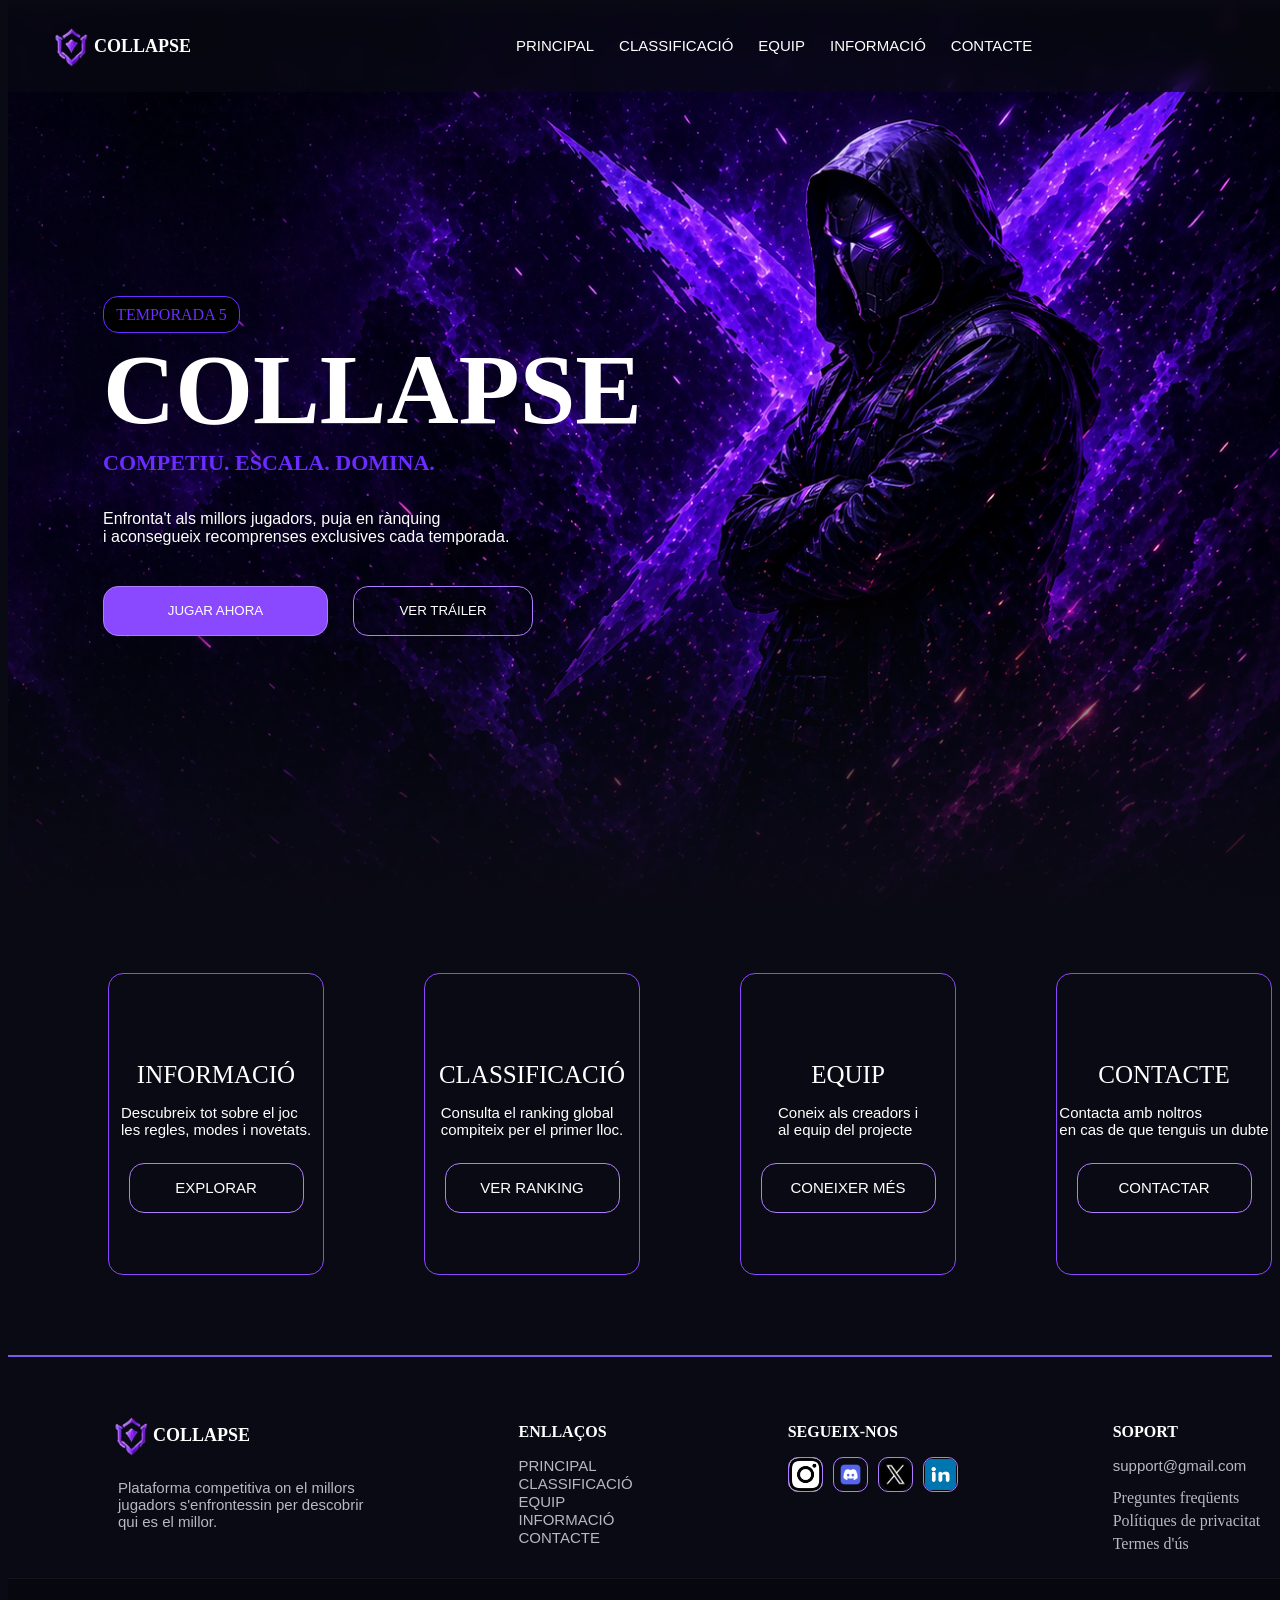
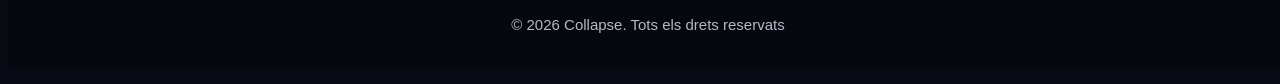
==== commit bd4e9f42: "chore(ui): Actualizado footer" ====
--- a/index.html
+++ b/index.html
@@ -125,10 +125,21 @@
 
             <div class="fparte4 ">
                 <p class="titFoot ">SOPORT</p>
-                <p>support@gmail.com <br> Preguntes freqüents</p>
+                <p>support@gmail.com
+                    <div class="flexFoot">
+                        <li>
+                            <a href="index.html">Preguntes  freqüents</a>
+                        </li>
+                        <li>
+                            <a href="classificacio.html">Polítiques de  privacitat</a>
+                        </li>
+                        <li>
+                            <a href="equip.html">Termes d'ús</a>
+                        </li>
+                    </div>
             </div>
         </section>
-        <p class="CopyRight ">© 2026 Collapse. Todos los derechos reservados</p>
+        <p class="CopyRight ">© 2026 Collapse. Tots els drets reservats</p>
 
     </footer>
     <src src="CS/script.js "></src>
--- a/CS/style.css
+++ b/CS/style.css
@@ -72,9 +72,7 @@
     bottom: -14px;
     width: 100%;
     height: 3px;
-    background: linear-gradient( to bottom, rgba(168, 85, 247, 0.9), /* arriba más intenso */
-    rgba(168, 85, 247, 0.1)/* abajo más suave */
-    );
+    background: linear-gradient( to bottom, rgba(168, 85, 247, 0.9), rgba(168, 85, 247, 0.1));
     border-radius: 2px;
     box-shadow: 0 0 6px rgba(168, 85, 247, 0.25);
 }
--- a/CS/footer.css
+++ b/CS/footer.css
@@ -4,12 +4,11 @@
     align-items: flex-start;
     gap: 155px;
     padding: 35px;
-    height: 150px;
-    width: 1232px;
-    border: 1px solid #b07cff;
-    border-radius: 15px;
-    margin-top: 50px;
-    margin-left: 100px;
+    height: auto;
+    width: 100vw;
+    margin-top: 0px;
+    padding-left: 100px;
+    padding-top: 50px;
 }
 
 .problema {
@@ -43,4 +42,33 @@
     font-size: 15px;
     display: flex;
     justify-content: center;
+    align-items: center;
+    background-color: #07070f;
+    width: 100vw;
+    height: 50px;
+}
+
+.flexFoot {
+    display: flex;
+    flex-direction: column;
+    align-items: flex-start;
+    gap: 5px;
+}
+
+.flexFoot li a {
+    text-decoration: none;
+    cursor: pointer;
+    color: #b8b8c5;
+}
+
+footer {
+    border-top: 2px solid #7b5ce8;
+    margin-top: 80px;
+}
+
+.CopyRight {
+    border-top: 1px solid rgba(255, 255, 255, 0.05);
+    padding-bottom: 20px;
+    padding-top: 20px;
+    margin-top: -10px;
 }
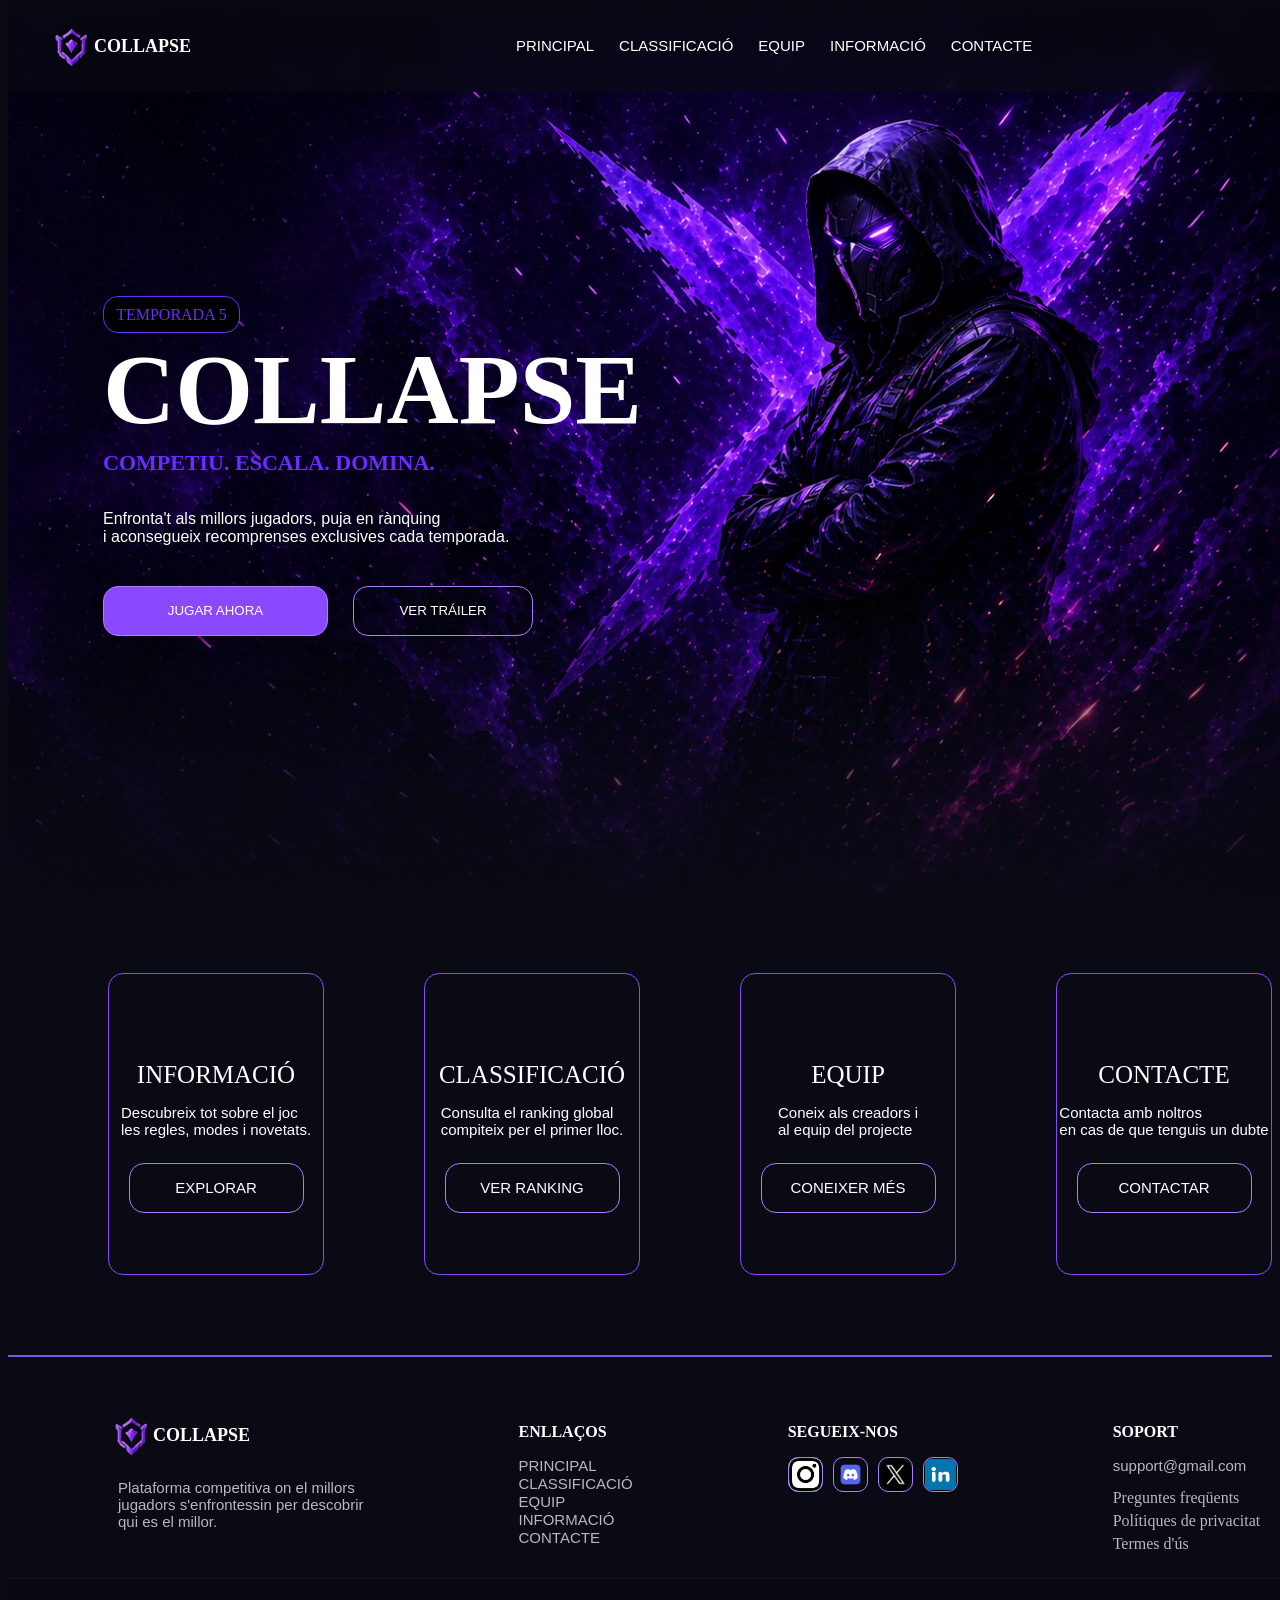
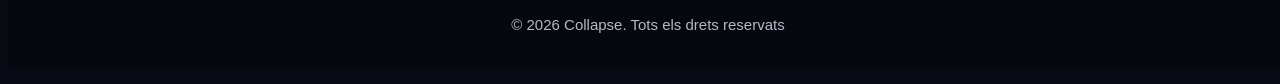
==== commit 2bf5a474: "chore(ui): Actualizado botones con animaciones" ====
--- a/index.html
+++ b/index.html
@@ -50,75 +50,75 @@
                 <h5>COMPETIU. ESCALA. DOMINA.</h5>
                 <p>Enfronta't als millors jugadors, puja en rànquing <br> i aconsegueix recomprenses exclusives cada temporada.</p>
                 <div class="piBotones">
-                    <button class="btJugar">JUGAR AHORA  </button>
-                    <button class="btTrailer">VER TRÁILER </button>
+                    <button class="btJugar" onclick="window.location.href='https://www.crazygames.com/game/idle-zombie-wave';">JUGAR AHORA  </button>
+                    <button class="btTrailer" onclick="window.location.href='https://www.youtube.com/shorts/P-pIePI8geU';">VER TRÁILER </button>
                 </div>
             </div>
         </div>
 
-        <div class="pExplorador">
-            <section class="peInfo">
+        <div class="pExplorador ">
+            <section class="peInfo ">
                 <p>INFORMACIÓ</p>
                 <p>Descubreix tot sobre el joc <br> les regles, modes i novetats.</p>
-                <button class="btExplorador">EXPLORAR</button>
+                <button class="btExplorador ">EXPLORAR</button>
             </section>
 
-            <section class="peClas">
+            <section class="peClas ">
                 <p>CLASSIFICACIÓ</p>
                 <p>Consulta el ranking global <br> compiteix per el primer lloc.</p>
-                <button class="btExplorador">VER RANKING</button>
+                <button class="btExplorador ">VER RANKING</button>
             </section>
 
-            <section class="peEquipo">
+            <section class="peEquipo ">
                 <p>EQUIP</p>
                 <p>Coneix als creadors i <br> al equip del projecte</p>
-                <button class="btExplorador">CONEIXER MÉS</button>
+                <button class="btExplorador ">CONEIXER MÉS</button>
             </section>
 
-            <section class="peContacto">
+            <section class="peContacto ">
                 <p>CONTACTE</p>
                 <p>Contacta amb noltros<br> en cas de que tenguis un dubte</p>
-                <button class="btExplorador">CONTACTAR</button>
+                <button class="btExplorador ">CONTACTAR</button>
             </section>
         </div>
     </section>
 
     <footer>
-        <section class="final">
-            <div class="fparte1">
-                <div class="problema">
-                    <img src="imatges/Collapse.png" alt="Collapse" class="marca">
+        <section class="final ">
+            <div class="fparte1 ">
+                <div class="problema ">
+                    <img src="imatges/Collapse.png " alt="Collapse " class="marca ">
                     <p>COLLAPSE</p>
                 </div>
                 <p>Plataforma competitiva on el millors <br> jugadors s'enfrontessin per descobrir <br> qui es el millor.</p>
             </div>
 
-            <div class="fparte2">
-                <p class="titFoot">ENLLAÇOS</p>
+            <div class="fparte2 ">
+                <p class="titFoot ">ENLLAÇOS</p>
                 <li>
-                    <a href="index.html">PRINCIPAL</a>
+                    <a href="index.html ">PRINCIPAL</a>
                 </li>
                 <li>
-                    <a href="classificacio.html">CLASSIFICACIÓ</a>
+                    <a href="classificacio.html ">CLASSIFICACIÓ</a>
                 </li>
                 <li>
-                    <a href="equip.html">EQUIP</a>
+                    <a href="equip.html ">EQUIP</a>
                 </li>
                 <li>
-                    <a href="info.html">INFORMACIÓ</a>
+                    <a href="info.html ">INFORMACIÓ</a>
                 </li>
                 <li>
-                    <a href="contacte.html">CONTACTE</a>
+                    <a href="contacte.html ">CONTACTE</a>
                 </li>
             </div>
 
-            <div class="fparte3">
-                <p class="titFoot">SEGUEIX-NOS</p>
-                <div class="logos">
-                    <button class="logInstagram" id="btnInsta"></button>
-                    <button class="logDiscord" id="btnDiscord"></button>
-                    <button class="logX" id="btnX"></button>
-                    <button class="logLinkedin" id="btnLinkedin"></button>
+            <div class="fparte3 ">
+                <p class="titFoot ">SEGUEIX-NOS</p>
+                <div class="logos ">
+                    <button class="logInstagram " id="btnInsta "></button>
+                    <button class="logDiscord " id="btnDiscord "></button>
+                    <button class="logX " id="btnX "></button>
+                    <button class="logLinkedin " id="btnLinkedin "></button>
                 </div>
 
             </div>
@@ -126,15 +126,15 @@
             <div class="fparte4 ">
                 <p class="titFoot ">SOPORT</p>
                 <p>support@gmail.com
-                    <div class="flexFoot">
+                    <div class="flexFoot ">
                         <li>
-                            <a href="index.html">Preguntes  freqüents</a>
+                            <a href="index.html ">Preguntes  freqüents</a>
                         </li>
                         <li>
-                            <a href="classificacio.html">Polítiques de  privacitat</a>
+                            <a href="classificacio.html ">Polítiques de  privacitat</a>
                         </li>
                         <li>
-                            <a href="equip.html">Termes d'ús</a>
+                            <a href="equip.html ">Termes d'ús</a>
                         </li>
                     </div>
             </div>
--- a/CS/style.css
+++ b/CS/style.css
@@ -196,6 +196,19 @@
     border: 1px solid #b07cff;
     border-radius: 15px;
     color: white;
+    cursor: pointer;
+    transition: transform 0.3s cubic-bezier(0.175, 0.885, 0.32, 1.275), box-shadow 0.3s ease;
+    box-shadow: 0 5px 15px rgba(0, 0, 0, 0.2);
+}
+
+.btJugar:hover {
+    transform: scale(1.1) translateY(-5px);
+    box-shadow: 0 10px 25px rgba(157, 80, 255, 0.4);
+    background-color: #ae66ff;
+}
+
+.btJugar:active {
+    transform: scale(0.95);
 }
 
 .btTrailer {
@@ -205,6 +218,21 @@
     border: 1px solid #b07cff;
     border-radius: 15px;
     color: white;
+    transition: all 0.3s cubic-bezier(0.175, 0.885, 0.32, 1.275);
+    box-shadow: 0 0 0 rgba(157, 80, 255, 0);
+    cursor: pointer;
+}
+
+.btTrailer:hover {
+    transform: scale(1.1) translateY(-5px);
+    background-color: rgba(157, 80, 255, 0.1);
+    border-color: #be84ff;
+    box-shadow: 0 0 20px rgba(157, 80, 255, 0.6);
+    text-shadow: 0 0 8px white;
+}
+
+.btTrailer:active {
+    transform: scale(0.95);
 }
 
 .pExplorador {
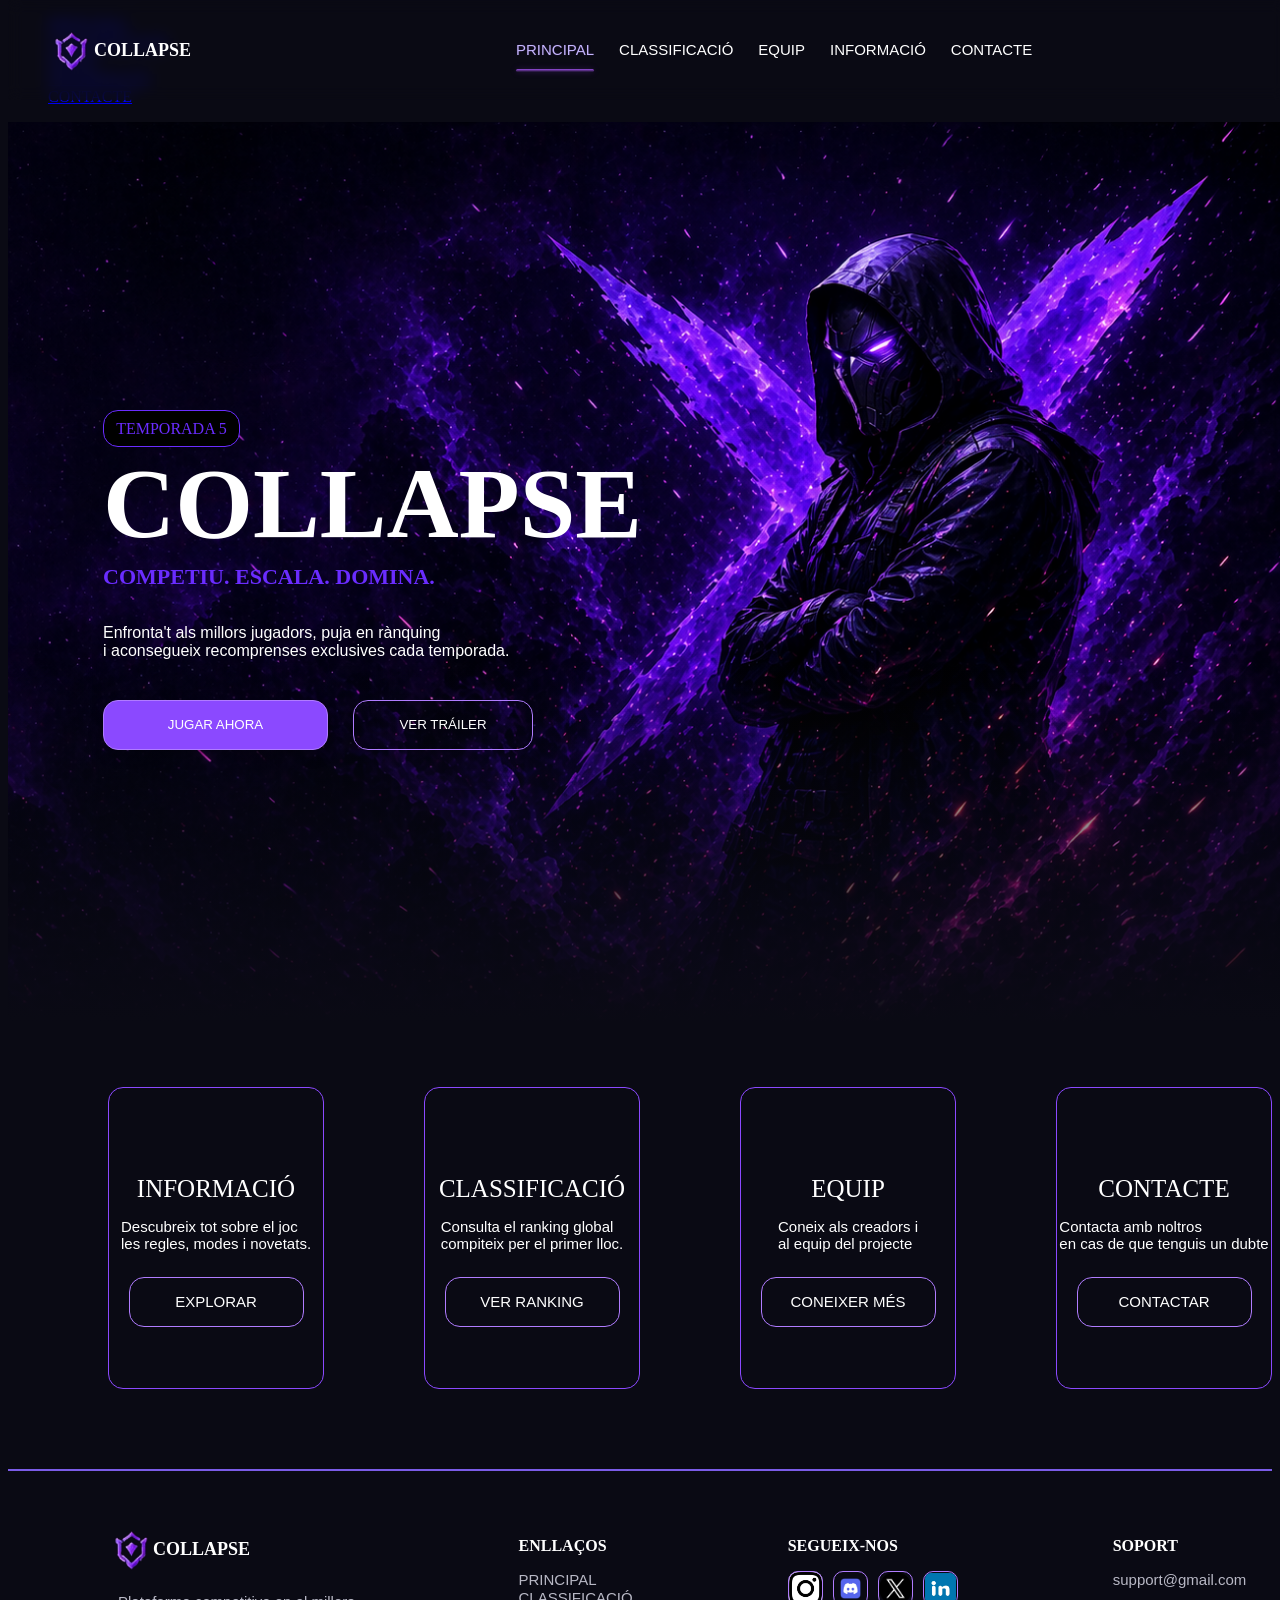
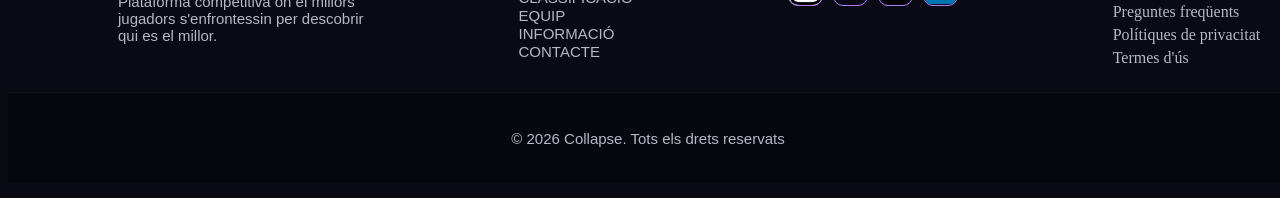
==== commit c6f4346a: "refactor(html):mejorando feat(html): modo claro" ====
--- a/index.html
+++ b/index.html
@@ -1,148 +1,161 @@
-<!DOCTYPE html>
-<html lang="en">
-
-<head>
-    <meta charset="UTF-8">
-    <meta name="viewport" content="width=device-width, initial-scale=1.0">
-    <title>Collapse</title>
-    <link rel="stylesheet" href="CS/style.css">
-    <link rel="stylesheet" href="CS/footer.css">
-
-</head>
-
-<body>
-    <header>
-
-        <div class="nombreJuego">
-            <img src="imatges/Collapse.png" alt="Collapse" class="marca">
-            <p>COLLAPSE</p>
-        </div>
-
-        <section class="menuBarra">
-            <li>
-                <a href="index.html">PRINCIPAL</a>
-            </li>
-            <li>
-                <a href="classificacio.html">CLASSIFICACIÓ</a>
-            </li>
-            <li>
-                <a href="equip.html">EQUIP</a>
-            </li>
-            <li>
-                <a href="info.html">INFORMACIÓ</a>
-            </li>
-            <li>
-                <a href="contacte.html">CONTACTE</a>
-            </li>
-        </section>
-
-        <div class="parteSuperiorDerecha">
-            <img class="logo" src="imatges/logo.png" alt="Logo del juego">
-
-        </div>
-    </header>
-
-    <section class="cuerpo">
-        <div class="calibrarImagen">
-            <div class="pInicio">
-                <p>TEMPORADA 5</p>
-                <h2>COLLAPSE</h2>
-                <h5>COMPETIU. ESCALA. DOMINA.</h5>
-                <p>Enfronta't als millors jugadors, puja en rànquing <br> i aconsegueix recomprenses exclusives cada temporada.</p>
-                <div class="piBotones">
-                    <button class="btJugar" onclick="window.location.href='https://www.crazygames.com/game/idle-zombie-wave';">JUGAR AHORA  </button>
-                    <button class="btTrailer" onclick="window.location.href='https://www.youtube.com/shorts/P-pIePI8geU';">VER TRÁILER </button>
-                </div>
-            </div>
-        </div>
-
-        <div class="pExplorador ">
-            <section class="peInfo ">
-                <p>INFORMACIÓ</p>
-                <p>Descubreix tot sobre el joc <br> les regles, modes i novetats.</p>
-                <button class="btExplorador ">EXPLORAR</button>
-            </section>
-
-            <section class="peClas ">
-                <p>CLASSIFICACIÓ</p>
-                <p>Consulta el ranking global <br> compiteix per el primer lloc.</p>
-                <button class="btExplorador ">VER RANKING</button>
-            </section>
-
-            <section class="peEquipo ">
-                <p>EQUIP</p>
-                <p>Coneix als creadors i <br> al equip del projecte</p>
-                <button class="btExplorador ">CONEIXER MÉS</button>
-            </section>
-
-            <section class="peContacto ">
-                <p>CONTACTE</p>
-                <p>Contacta amb noltros<br> en cas de que tenguis un dubte</p>
-                <button class="btExplorador ">CONTACTAR</button>
-            </section>
-        </div>
-    </section>
-
-    <footer>
-        <section class="final ">
-            <div class="fparte1 ">
-                <div class="problema ">
-                    <img src="imatges/Collapse.png " alt="Collapse " class="marca ">
-                    <p>COLLAPSE</p>
-                </div>
-                <p>Plataforma competitiva on el millors <br> jugadors s'enfrontessin per descobrir <br> qui es el millor.</p>
-            </div>
-
-            <div class="fparte2 ">
-                <p class="titFoot ">ENLLAÇOS</p>
-                <li>
-                    <a href="index.html ">PRINCIPAL</a>
-                </li>
-                <li>
-                    <a href="classificacio.html ">CLASSIFICACIÓ</a>
-                </li>
-                <li>
-                    <a href="equip.html ">EQUIP</a>
-                </li>
-                <li>
-                    <a href="info.html ">INFORMACIÓ</a>
-                </li>
-                <li>
-                    <a href="contacte.html ">CONTACTE</a>
-                </li>
-            </div>
-
-            <div class="fparte3 ">
-                <p class="titFoot ">SEGUEIX-NOS</p>
-                <div class="logos ">
-                    <button class="logInstagram " id="btnInsta "></button>
-                    <button class="logDiscord " id="btnDiscord "></button>
-                    <button class="logX " id="btnX "></button>
-                    <button class="logLinkedin " id="btnLinkedin "></button>
-                </div>
-
-            </div>
-
-            <div class="fparte4 ">
-                <p class="titFoot ">SOPORT</p>
-                <p>support@gmail.com
-                    <div class="flexFoot ">
-                        <li>
-                            <a href="index.html ">Preguntes  freqüents</a>
-                        </li>
-                        <li>
-                            <a href="classificacio.html ">Polítiques de  privacitat</a>
-                        </li>
-                        <li>
-                            <a href="equip.html ">Termes d'ús</a>
-                        </li>
-                    </div>
-            </div>
-        </section>
-        <p class="CopyRight ">© 2026 Collapse. Tots els drets reservats</p>
-
-    </footer>
-    <src src="CS/script.js "></src>
-</body>
-
+<!DOCTYPE html>
+<html lang="en">
+
+<head>
+    <meta charset="UTF-8">
+    <meta name="viewport" content="width=device-width, initial-scale=1.0">
+    <title>Collapse</title>
+    <link rel="stylesheet" href="CS/style.css">
+    <link rel="stylesheet" href="CS/footer.css">
+
+</head>
+
+<body>
+    <nav class="main-menu">
+        <ul>
+            <li><a href="index.html" class="active">PRINCIPAL</a></li>
+            <li><a href="classificacio.html">CLASSIFICACIÓ</a></li>
+            <li><a href="equip.html">EQUIP</a></li>
+            <li><a href="info.html">INFORMACIÓ</a></li>
+            <li><a href="contacte.html">CONTACTE</a></li>
+        </ul>
+    </nav>
+    <div class="overlay"></div>
+    <header>
+
+        <div class="nombreJuego">
+            <img src="imatges/Collapse.png" alt="Collapse" class="marca">
+            <p>COLLAPSE</p>
+        </div>
+
+        <section class="menuBarra">
+            <li>
+                <a href="index.html" class="active">PRINCIPAL</a>
+            </li>
+            <li>
+                <a href="classificacio.html">CLASSIFICACIÓ</a>
+            </li>
+            <li>
+                <a href="equip.html">EQUIP</a>
+            </li>
+            <li>
+                <a href="info.html">INFORMACIÓ</a>
+            </li>
+            <li>
+                <a href="contacte.html">CONTACTE</a>
+            </li>
+        </section>
+
+        <div class="parteSuperiorDerecha">
+            <img class="theme-btn mask-toggle" id="themeToggle" src="imatges/Collapse.png" alt="Toggle Theme">
+            <img class="logo" src="imatges/logo.png" alt="Logo del juego">
+            <div class="tresBotones">
+                <span></span><span></span><span></span>
+            </div>
+        </div>
+    </header>
+
+    <section class="cuerpo">
+        <div class="calibrarImagen">
+            <div class="pInicio">
+                <p>TEMPORADA 5</p>
+                <h2>COLLAPSE</h2>
+                <h5>COMPETIU. ESCALA. DOMINA.</h5>
+                <p>Enfronta't als millors jugadors, puja en rànquing <br> i aconsegueix recomprenses exclusives cada temporada.</p>
+                <div class="piBotones">
+                    <button class="btJugar" onclick="window.location.href='https://www.crazygames.com/game/idle-zombie-wave';">JUGAR AHORA  </button>
+                    <button class="btTrailer" onclick="window.location.href='https://www.youtube.com/shorts/P-pIePI8geU';">VER TRÁILER </button>
+                </div>
+            </div>
+        </div>
+
+        <div class="pExplorador ">
+            <section class="peInfo ">
+                <p>INFORMACIÓ</p>
+                <p>Descubreix tot sobre el joc <br> les regles, modes i novetats.</p>
+                <button class="btExplorador" id="btInfo" onclick="IrInfo()">EXPLORAR</button>
+            </section>
+
+            <section class="peClas ">
+                <p>CLASSIFICACIÓ</p>
+                <p>Consulta el ranking global <br> compiteix per el primer lloc.</p>
+                <button class="btExplorador">VER RANKING</button>
+            </section>
+
+            <section class="peEquipo ">
+                <p>EQUIP</p>
+                <p>Coneix als creadors i <br> al equip del projecte</p>
+                <button class="btExplorador ">CONEIXER MÉS</button>
+            </section>
+
+            <section class="peContacto ">
+                <p>CONTACTE</p>
+                <p>Contacta amb noltros<br> en cas de que tenguis un dubte</p>
+                <button class="btExplorador ">CONTACTAR</button>
+            </section>
+        </div>
+    </section>
+
+    <footer>
+        <section class="final ">
+            <div class="fparte1 ">
+                <div class="problema ">
+                    <img src="imatges/Collapse.png " alt="Collapse " class="marca ">
+                    <p>COLLAPSE</p>
+                </div>
+                <p>Plataforma competitiva on el millors <br> jugadors s'enfrontessin per descobrir <br> qui es el millor.</p>
+            </div>
+
+            <div class="fparte2 ">
+                <p class="titFoot ">ENLLAÇOS</p>
+                <li>
+                    <a href="index.html ">PRINCIPAL</a>
+                </li>
+                <li>
+                    <a href="classificacio.html ">CLASSIFICACIÓ</a>
+                </li>
+                <li>
+                    <a href="equip.html ">EQUIP</a>
+                </li>
+                <li>
+                    <a href="info.html ">INFORMACIÓ</a>
+                </li>
+                <li>
+                    <a href="contacte.html ">CONTACTE</a>
+                </li>
+            </div>
+
+            <div class="fparte3 ">
+                <p class="titFoot ">SEGUEIX-NOS</p>
+                <div class="logos ">
+                    <button class="logInstagram " id="btnInsta "></button>
+                    <button class="logDiscord " id="btnDiscord "></button>
+                    <button class="logX " id="btnX "></button>
+                    <button class="logLinkedin " id="btnLinkedin "></button>
+                </div>
+
+            </div>
+
+            <div class="fparte4 ">
+                <p class="titFoot ">SOPORT</p>
+                <p>support@gmail.com
+                    <div class="flexFoot ">
+                        <li>
+                            <a href="index.html ">Preguntes  freqüents</a>
+                        </li>
+                        <li>
+                            <a href="classificacio.html ">Polítiques de  privacitat</a>
+                        </li>
+                        <li>
+                            <a href="equip.html ">Termes d'ús</a>
+                        </li>
+                    </div>
+            </div>
+        </section>
+        <p class="CopyRight ">© 2026 Collapse. Tots els drets reservats</p>
+
+    </footer>
+    <script src="CS/script.js"></script>
+</body>
+
 </html>
--- a/CS/style.css
+++ b/CS/style.css
@@ -1,374 +1,389 @@
-body {
-    background-color: #0a0a14;
-    overflow-x: hidden;
-}
-
-header {
-    display: flex;
-    align-items: center;
-    padding: 16px 40px;
-    background: rgba(10, 10, 20, 0.6);
-    backdrop-filter: blur(8px);
-    position: fixed;
-    top: 0;
-    width: 100%;
-    z-index: 100;
-    box-sizing: border-box;
-}
-
-header div:nth-of-type(2) {
-    display: flex;
-    flex-direction: row-reverse;
-    width: 100%;
-}
-
-header:nth-of-type(1) {
-    gap: 325px;
-}
-
-.marca {
-    height: 45px;
-    width: 45px;
-}
-
-.nombreJuego {
-    display: flex;
-    flex-direction: row;
-    gap: 1px;
-    align-items: center;
-}
-
-.nombreJuego>p {
-    font-family: 'VERDANA';
-    color: white;
-    font-weight: bold;
-    font-size: 18px;
-}
-
-li {
-    list-style: none;
-}
-
-.menuBarra {
-    display: flex;
-    flex-direction: row;
-    gap: 25px;
-    justify-content: center;
-}
-
-.menuBarra li a {
-    position: relative;
-}
-
-.menuBarra li a:hover {
-    color: #c4b5fd;
-    text-shadow: 0 0 2px rgba(168, 85, 247, 0.2);
-}
-
-.menuBarra li a:hover::after {
-    content: "";
-    position: absolute;
-    left: 0;
-    bottom: -14px;
-    width: 100%;
-    height: 3px;
-    background: linear-gradient( to bottom, rgba(168, 85, 247, 0.9), rgba(168, 85, 247, 0.1));
-    border-radius: 2px;
-    box-shadow: 0 0 6px rgba(168, 85, 247, 0.25);
-}
-
-.menuBarra li a.active {
-    color: #c4b5fd;
-    text-shadow: 0 0 2px rgba(168, 85, 247, 0.2);
-}
-
-.menuBarra li a.active::after {
-    content: "";
-    position: absolute;
-    left: 0;
-    bottom: -14px;
-    width: 100%;
-    height: 3px;
-    background: linear-gradient( to bottom, rgba(168, 85, 247, 0.9), rgba(168, 85, 247, 0.1));
-    border-radius: 2px;
-    box-shadow: 0 0 6px rgba(168, 85, 247, 0.25);
-}
-
-.menuBarra a {
-    text-decoration: none;
-    color: white;
-    font-family: sans-serif;
-    font-size: 15px;
-    position: relative;
-    transition: all 0.3s ease;
-}
-
-.logo {
-    width: 60px;
-    height: 60px;
-}
-
-.fparte1 {
-    display: flex;
-    flex-direction: column;
-}
-
-.fparte1>p {
-    color: #b8b8c5;
-    font-size: 15px;
-    font-family: sans-serif;
-    font-weight: 0;
-    margin-left: 10px;
-}
-
-.calibrarImagen {
-    background-image: linear-gradient(to bottom, rgba(10, 10, 20, 0) 60%, rgba(10, 10, 20, 1) 100%), url("../imatges/fondo.png");
-    background-size: cover;
-    background-position: right top;
-    background-repeat: no-repeat;
-    width: 100vw;
-    height: 100vh;
-    display: flex;
-    align-items: center;
-    background-color: #0a0a14;
-}
-
-.pInicio {
-    display: flex;
-    flex-direction: column;
-    margin-left: 95px;
-    max-width: 500px;
-}
-
-.fparte2 li a {
-    text-decoration: none;
-    color: #b8b8c5;
-    font-family: sans-serif;
-    font-size: 15px;
-    position: relative;
-    transition: all 0.3s ease;
-}
-
-.pInicio>p:first-of-type {
-    font-family: Georgia;
-    color: #6A2CFF;
-    height: 35px;
-    width: 135px;
-    background-color: black;
-    border: 1px solid #6A2CFF;
-    border-radius: 15px;
-    display: flex;
-    align-items: center;
-    justify-content: center;
-}
-
-.pInicio>h2:first-of-type {
-    font-family: Verdana;
-    font-size: 100px;
-    color: white;
-    margin-top: -17px;
-}
-
-.pInicio>h5:first-of-type {
-    font-family: Georgia;
-    font-size: 22px;
-    color: #6A2CFF;
-    margin-top: -80px;
-}
-
-.pInicio p:nth-of-type(2) {
-    color: white;
-    font-family: sans-serif;
-    margin-top: -3px;
-    margin-bottom: 40px;
-}
-
-.piBotones {
-    font-family: sans-serif;
-    display: flex;
-    gap: 25px;
-}
-
-.btJugar {
-    height: 50px;
-    width: 225px;
-    background-color: #8B49FF;
-    border: 1px solid #b07cff;
-    border-radius: 15px;
-    color: white;
-    cursor: pointer;
-    transition: transform 0.3s cubic-bezier(0.175, 0.885, 0.32, 1.275), box-shadow 0.3s ease;
-    box-shadow: 0 5px 15px rgba(0, 0, 0, 0.2);
-}
-
-.btJugar:hover {
-    transform: scale(1.1) translateY(-5px);
-    box-shadow: 0 10px 25px rgba(157, 80, 255, 0.4);
-    background-color: #ae66ff;
-}
-
-.btJugar:active {
-    transform: scale(0.95);
-}
-
-.btTrailer {
-    height: 50px;
-    width: 180px;
-    background-color: transparent;
-    border: 1px solid #b07cff;
-    border-radius: 15px;
-    color: white;
-    transition: all 0.3s cubic-bezier(0.175, 0.885, 0.32, 1.275);
-    box-shadow: 0 0 0 rgba(157, 80, 255, 0);
-    cursor: pointer;
-}
-
-.btTrailer:hover {
-    transform: scale(1.1) translateY(-5px);
-    background-color: rgba(157, 80, 255, 0.1);
-    border-color: #be84ff;
-    box-shadow: 0 0 20px rgba(157, 80, 255, 0.6);
-    text-shadow: 0 0 8px white;
-}
-
-.btTrailer:active {
-    transform: scale(0.95);
-}
-
-.pExplorador {
-    display: flex;
-    flex-direction: row;
-    align-items: center;
-    gap: 100px;
-    margin-left: 100px;
-    margin-top: 65px;
-}
-
-.peInfo,
-.peContacto,
-.peClas,
-.peEquipo {
-    height: 300px;
-    width: 250px;
-    background-color: transparent;
-    border: 1px solid #8B49FF;
-    border-radius: 15px;
-    display: flex;
-    flex-direction: column;
-    justify-content: center;
-    align-items: center;
-}
-
-.peInfo>p:first-of-type {
-    color: white;
-    font-family: georgia;
-    font-size: 25px;
-}
-
-.peInfo p:nth-child(2) {
-    color: white;
-    font-family: sans-serif;
-    font-size: 15px;
-    margin-top: -10px;
-}
-
-.btExplorador {
-    color: white;
-    font-family: sans-serif;
-    font-size: 15px;
-    height: 50px;
-    width: 175px;
-    border: 1px solid #b07cff;
-    border-radius: 15px;
-    background-color: transparent;
-    margin-top: 10px;
-}
-
-.peClas>p:first-of-type {
-    color: white;
-    font-family: georgia;
-    font-size: 25px;
-}
-
-.peClas p:nth-child(2) {
-    color: white;
-    font-family: sans-serif;
-    font-size: 15px;
-    margin-top: -10px;
-}
-
-.peEquipo>p:first-of-type {
-    color: white;
-    font-family: georgia;
-    font-size: 25px;
-}
-
-.peEquipo p:nth-child(2) {
-    color: white;
-    font-family: sans-serif;
-    font-size: 15px;
-    margin-top: -10px;
-}
-
-.peContacto>p:first-of-type {
-    color: white;
-    font-family: georgia;
-    font-size: 25px;
-}
-
-.peContacto p:nth-child(2) {
-    color: white;
-    font-family: sans-serif;
-    font-size: 15px;
-    margin-top: -10px;
-}
-
-.logos {
-    display: flex;
-    flex-direction: row;
-    gap: 10px;
-}
-
-.logInstagram,
-.logDiscord,
-.logX,
-.logLinkedin {
-    height: 35px;
-    width: 35px;
-    border: 1px solid #b07cff;
-    border-radius: 10px;
-    background-color: transparent;
-    cursor: pointer;
-    background-size: contain;
-    background-repeat: no-repeat;
-    display: inline-block;
-}
-
-.logInstagram {
-    background-image: url(../imatges/instagram.png);
-    background-size: cover;
-    background-position: right top;
-    background-repeat: no-repeat;
-    background-color: white;
-}
-
-.logDiscord {
-    background-image: url(../imatges/discord.webp);
-    background-size: cover;
-    background-position: right top;
-    background-repeat: no-repeat;
-}
-
-.logX {
-    background-image: url(../imatges/x.png);
-    background-size: cover;
-    background-position: right top;
-    background-repeat: no-repeat;
-}
-
-.logLinkedin {
-    background-image: url(../imatges/linkedin.webp);
-    background-size: cover;
-    background-position: right top;
-    background-repeat: no-repeat;
-}+    body {
+        background-color: #0a0a14;
+        overflow-x: hidden;
+    }
+    
+    header {
+        display: flex;
+        align-items: center;
+        padding: 16px 40px;
+        background: rgba(10, 10, 20, 0.6);
+        backdrop-filter: blur(8px);
+        position: fixed;
+        top: 0;
+        width: 100%;
+        z-index: 100;
+        box-sizing: border-box;
+    }
+    
+    header div:nth-of-type(2) {
+        display: flex;
+        flex-direction: row-reverse;
+        width: 100%;
+    }
+    
+    header:nth-of-type(1) {
+        gap: 325px;
+    }
+    
+    .marca {
+        height: 45px;
+        width: 45px;
+    }
+    
+    .nombreJuego {
+        display: flex;
+        flex-direction: row;
+        gap: 1px;
+        align-items: center;
+    }
+    
+    .nombreJuego>p {
+        font-family: 'VERDANA';
+        color: white;
+        font-weight: bold;
+        font-size: 18px;
+    }
+    
+    li {
+        list-style: none;
+    }
+    
+    .menuBarra {
+        display: flex;
+        flex-direction: row;
+        gap: 25px;
+        justify-content: center;
+    }
+    
+    .menuBarra li a {
+        position: relative;
+    }
+    
+    .menuBarra li a:hover {
+        color: #c4b5fd;
+        text-shadow: 0 0 2px rgba(168, 85, 247, 0.2);
+    }
+    
+    .menuBarra li a:hover::after {
+        content: "";
+        position: absolute;
+        left: 0;
+        bottom: -14px;
+        width: 100%;
+        height: 3px;
+        background: linear-gradient( to bottom, rgba(168, 85, 247, 0.9), rgba(168, 85, 247, 0.1));
+        border-radius: 2px;
+        box-shadow: 0 0 6px rgba(168, 85, 247, 0.25);
+    }
+    
+    .menuBarra li a.active {
+        color: #c4b5fd;
+        text-shadow: 0 0 2px rgba(168, 85, 247, 0.2);
+    }
+    
+    .menuBarra li a.active::after {
+        content: "";
+        position: absolute;
+        left: 0;
+        bottom: -14px;
+        width: 100%;
+        height: 3px;
+        background: linear-gradient( to bottom, rgba(168, 85, 247, 0.9), rgba(168, 85, 247, 0.1));
+        border-radius: 2px;
+        box-shadow: 0 0 6px rgba(168, 85, 247, 0.25);
+    }
+    
+    .menuBarra a {
+        text-decoration: none;
+        color: white;
+        font-family: sans-serif;
+        font-size: 15px;
+        position: relative;
+        transition: all 0.3s ease;
+    }
+    
+    .logo {
+        width: 60px;
+        height: 60px;
+    }
+    
+    .fparte1 {
+        display: flex;
+        flex-direction: column;
+    }
+    
+    .fparte1>p {
+        color: #b8b8c5;
+        font-size: 15px;
+        font-family: sans-serif;
+        font-weight: 0;
+        margin-left: 10px;
+    }
+    
+    .calibrarImagen {
+        background-image: linear-gradient(to bottom, rgba(10, 10, 20, 0) 60%, rgba(10, 10, 20, 1) 100%), url("../imatges/fondo.png");
+        background-size: cover;
+        background-position: right top;
+        background-repeat: no-repeat;
+        width: 100vw;
+        height: 100vh;
+        display: flex;
+        align-items: center;
+        background-color: #0a0a14;
+    }
+    
+    .pInicio {
+        display: flex;
+        flex-direction: column;
+        margin-left: 95px;
+        max-width: 500px;
+    }
+    
+    .fparte2 li a {
+        text-decoration: none;
+        color: #b8b8c5;
+        font-family: sans-serif;
+        font-size: 15px;
+        position: relative;
+        transition: all 0.3s ease;
+    }
+    
+    .pInicio>p:first-of-type {
+        font-family: Georgia;
+        color: #6A2CFF;
+        height: 35px;
+        width: 135px;
+        background-color: black;
+        border: 1px solid #6A2CFF;
+        border-radius: 15px;
+        display: flex;
+        align-items: center;
+        justify-content: center;
+    }
+    
+    .pInicio>h2:first-of-type {
+        font-family: Verdana;
+        font-size: 100px;
+        color: white;
+        margin-top: -17px;
+    }
+    
+    .pInicio>h5:first-of-type {
+        font-family: Georgia;
+        font-size: 22px;
+        color: #6A2CFF;
+        margin-top: -80px;
+    }
+    
+    .pInicio p:nth-of-type(2) {
+        color: white;
+        font-family: sans-serif;
+        margin-top: -3px;
+        margin-bottom: 40px;
+    }
+    
+    .piBotones {
+        font-family: sans-serif;
+        display: flex;
+        gap: 25px;
+    }
+    
+    .btJugar {
+        height: 50px;
+        width: 225px;
+        background-color: #8B49FF;
+        border: 1px solid #b07cff;
+        border-radius: 15px;
+        color: white;
+        cursor: pointer;
+        transition: transform 0.3s cubic-bezier(0.175, 0.885, 0.32, 1.275), box-shadow 0.3s ease;
+        box-shadow: 0 5px 15px rgba(0, 0, 0, 0.2);
+    }
+    
+    .btJugar:hover {
+        transform: scale(1.1) translateY(-5px);
+        box-shadow: 0 10px 25px rgba(157, 80, 255, 0.4);
+        background-color: #ae66ff;
+    }
+    
+    .btJugar:active {
+        transform: scale(0.95);
+    }
+    
+    .btTrailer {
+        height: 50px;
+        width: 180px;
+        background-color: transparent;
+        border: 1px solid #b07cff;
+        border-radius: 15px;
+        color: white;
+        transition: all 0.3s cubic-bezier(0.175, 0.885, 0.32, 1.275);
+        box-shadow: 0 0 0 rgba(157, 80, 255, 0);
+        cursor: pointer;
+    }
+    
+    .btTrailer:hover {
+        transform: scale(1.1) translateY(-5px);
+        background-color: rgba(157, 80, 255, 0.1);
+        border-color: #be84ff;
+        box-shadow: 0 0 20px rgba(157, 80, 255, 0.6);
+        text-shadow: 0 0 8px white;
+    }
+    
+    .btTrailer:active {
+        transform: scale(0.95);
+    }
+    
+    .pExplorador {
+        display: flex;
+        flex-direction: row;
+        align-items: center;
+        gap: 100px;
+        margin-left: 100px;
+        margin-top: 65px;
+    }
+    
+    .peInfo,
+    .peContacto,
+    .peClas,
+    .peEquipo {
+        height: 300px;
+        width: 250px;
+        background-color: transparent;
+        border: 1px solid #8B49FF;
+        border-radius: 15px;
+        display: flex;
+        flex-direction: column;
+        justify-content: center;
+        align-items: center;
+    }
+    
+    .peInfo>p:first-of-type {
+        color: white;
+        font-family: georgia;
+        font-size: 25px;
+    }
+    
+    .peInfo p:nth-child(2) {
+        color: white;
+        font-family: sans-serif;
+        font-size: 15px;
+        margin-top: -10px;
+    }
+    
+    .btExplorador {
+        color: white;
+        font-family: sans-serif;
+        font-size: 15px;
+        height: 50px;
+        width: 175px;
+        border: 1px solid #b07cff;
+        border-radius: 15px;
+        background-color: transparent;
+        margin-top: 10px;
+        cursor: pointer;
+        transition: all 0.5s cubic-bezier(0.4, 0, 0.2, 1);
+        box-shadow: 0 0 0 rgba(255, 255, 255, 0);
+    }
+    
+    .btExplorador:hover {
+        transform: scale(1.1);
+        border-color: #b07cff;
+        background-color: rgba(0, 212, 255, 0.1);
+        box-shadow: 0 0 15px #b07cff, 0 0 30px #b07cff;
+        animation: glitchText 0.3s infinite;
+    }
+    
+    .btExplorador:active {
+        transform: scale(0.95);
+    }
+    
+    .peClas>p:first-of-type {
+        color: white;
+        font-family: georgia;
+        font-size: 25px;
+    }
+    
+    .peClas p:nth-child(2) {
+        color: white;
+        font-family: sans-serif;
+        font-size: 15px;
+        margin-top: -10px;
+    }
+    
+    .peEquipo>p:first-of-type {
+        color: white;
+        font-family: georgia;
+        font-size: 25px;
+    }
+    
+    .peEquipo p:nth-child(2) {
+        color: white;
+        font-family: sans-serif;
+        font-size: 15px;
+        margin-top: -10px;
+    }
+    
+    .peContacto>p:first-of-type {
+        color: white;
+        font-family: georgia;
+        font-size: 25px;
+    }
+    
+    .peContacto p:nth-child(2) {
+        color: white;
+        font-family: sans-serif;
+        font-size: 15px;
+        margin-top: -10px;
+    }
+    
+    .logos {
+        display: flex;
+        flex-direction: row;
+        gap: 10px;
+    }
+    
+    .logInstagram,
+    .logDiscord,
+    .logX,
+    .logLinkedin {
+        height: 35px;
+        width: 35px;
+        border: 1px solid #b07cff;
+        border-radius: 10px;
+        background-color: transparent;
+        cursor: pointer;
+        background-size: contain;
+        background-repeat: no-repeat;
+        display: inline-block;
+    }
+    
+    .logInstagram {
+        background-image: url(../imatges/instagram.png);
+        background-size: cover;
+        background-position: right top;
+        background-repeat: no-repeat;
+        background-color: white;
+    }
+    
+    .logDiscord {
+        background-image: url(../imatges/discord.webp);
+        background-size: cover;
+        background-position: right top;
+        background-repeat: no-repeat;
+    }
+    
+    .logX {
+        background-image: url(../imatges/x.png);
+        background-size: cover;
+        background-position: right top;
+        background-repeat: no-repeat;
+    }
+    
+    .logLinkedin {
+        background-image: url(../imatges/linkedin.webp);
+        background-size: cover;
+        background-position: right top;
+        background-repeat: no-repeat;
+    }
